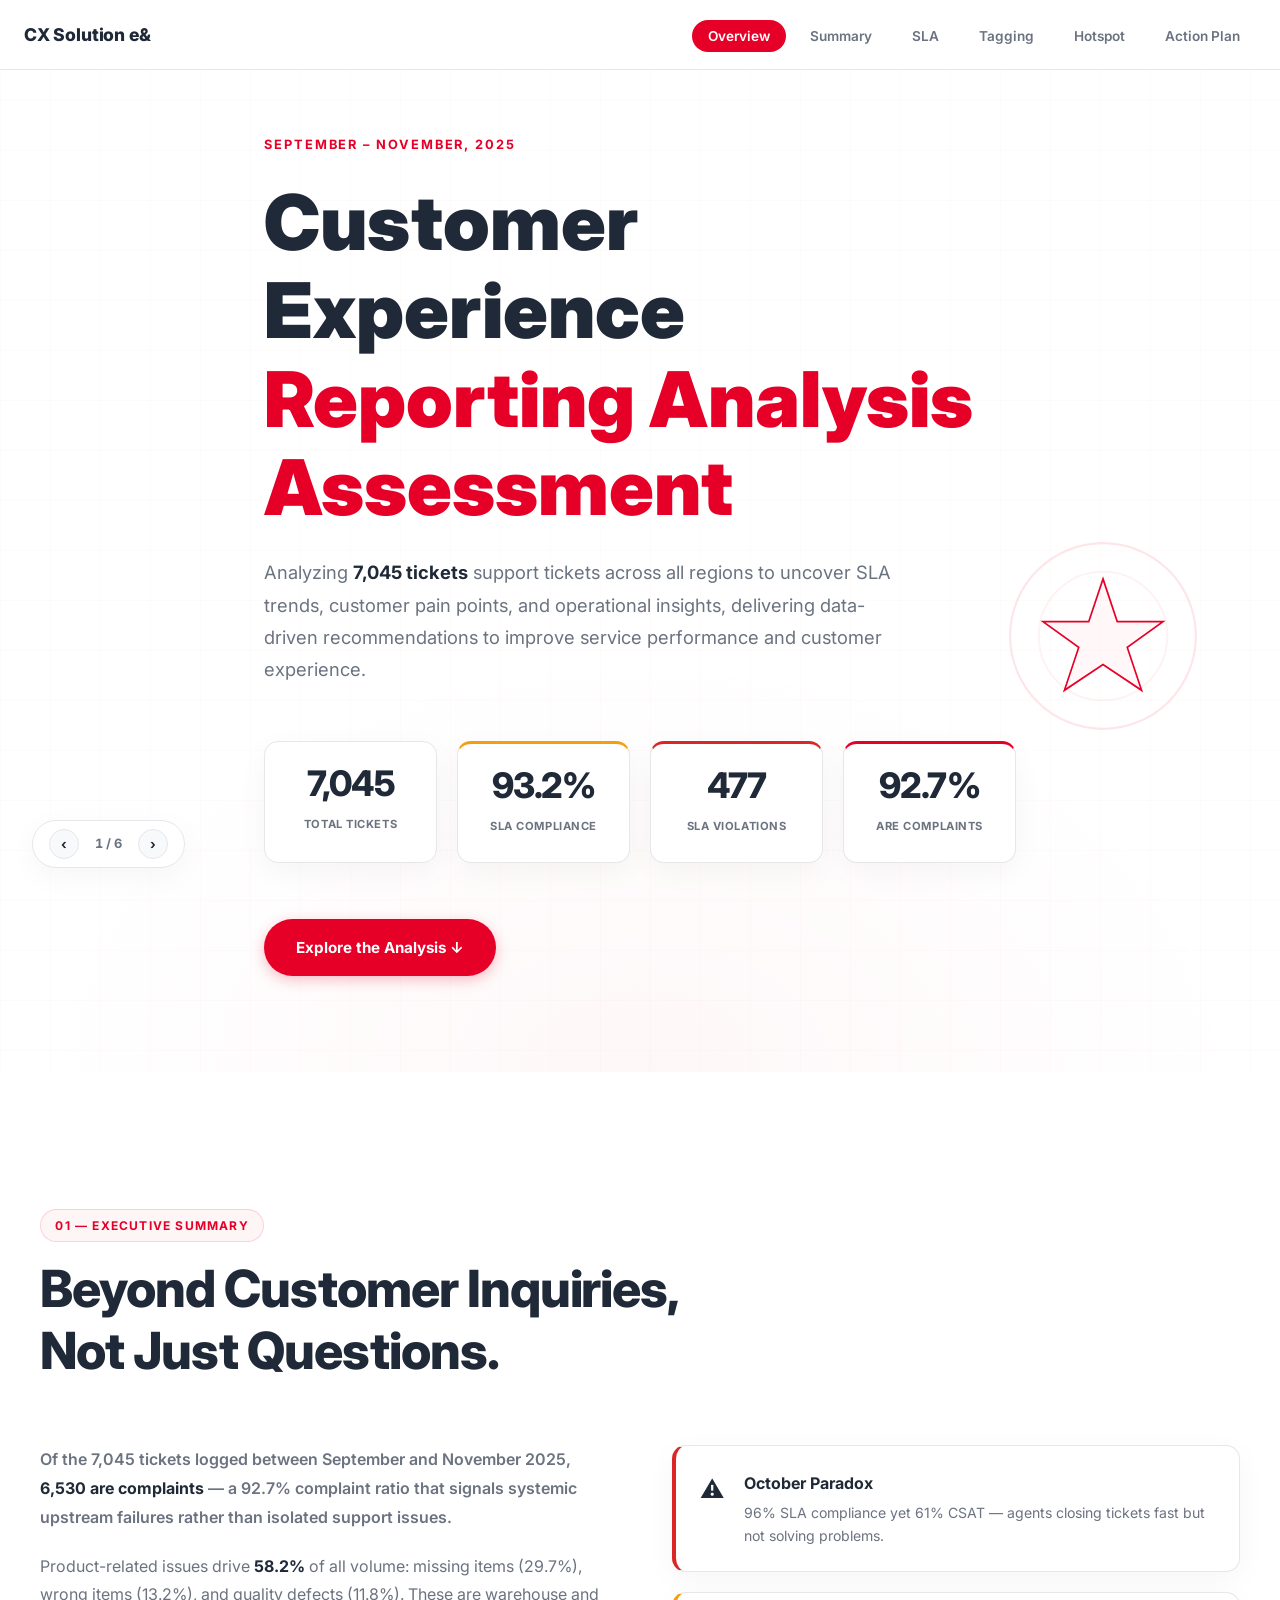
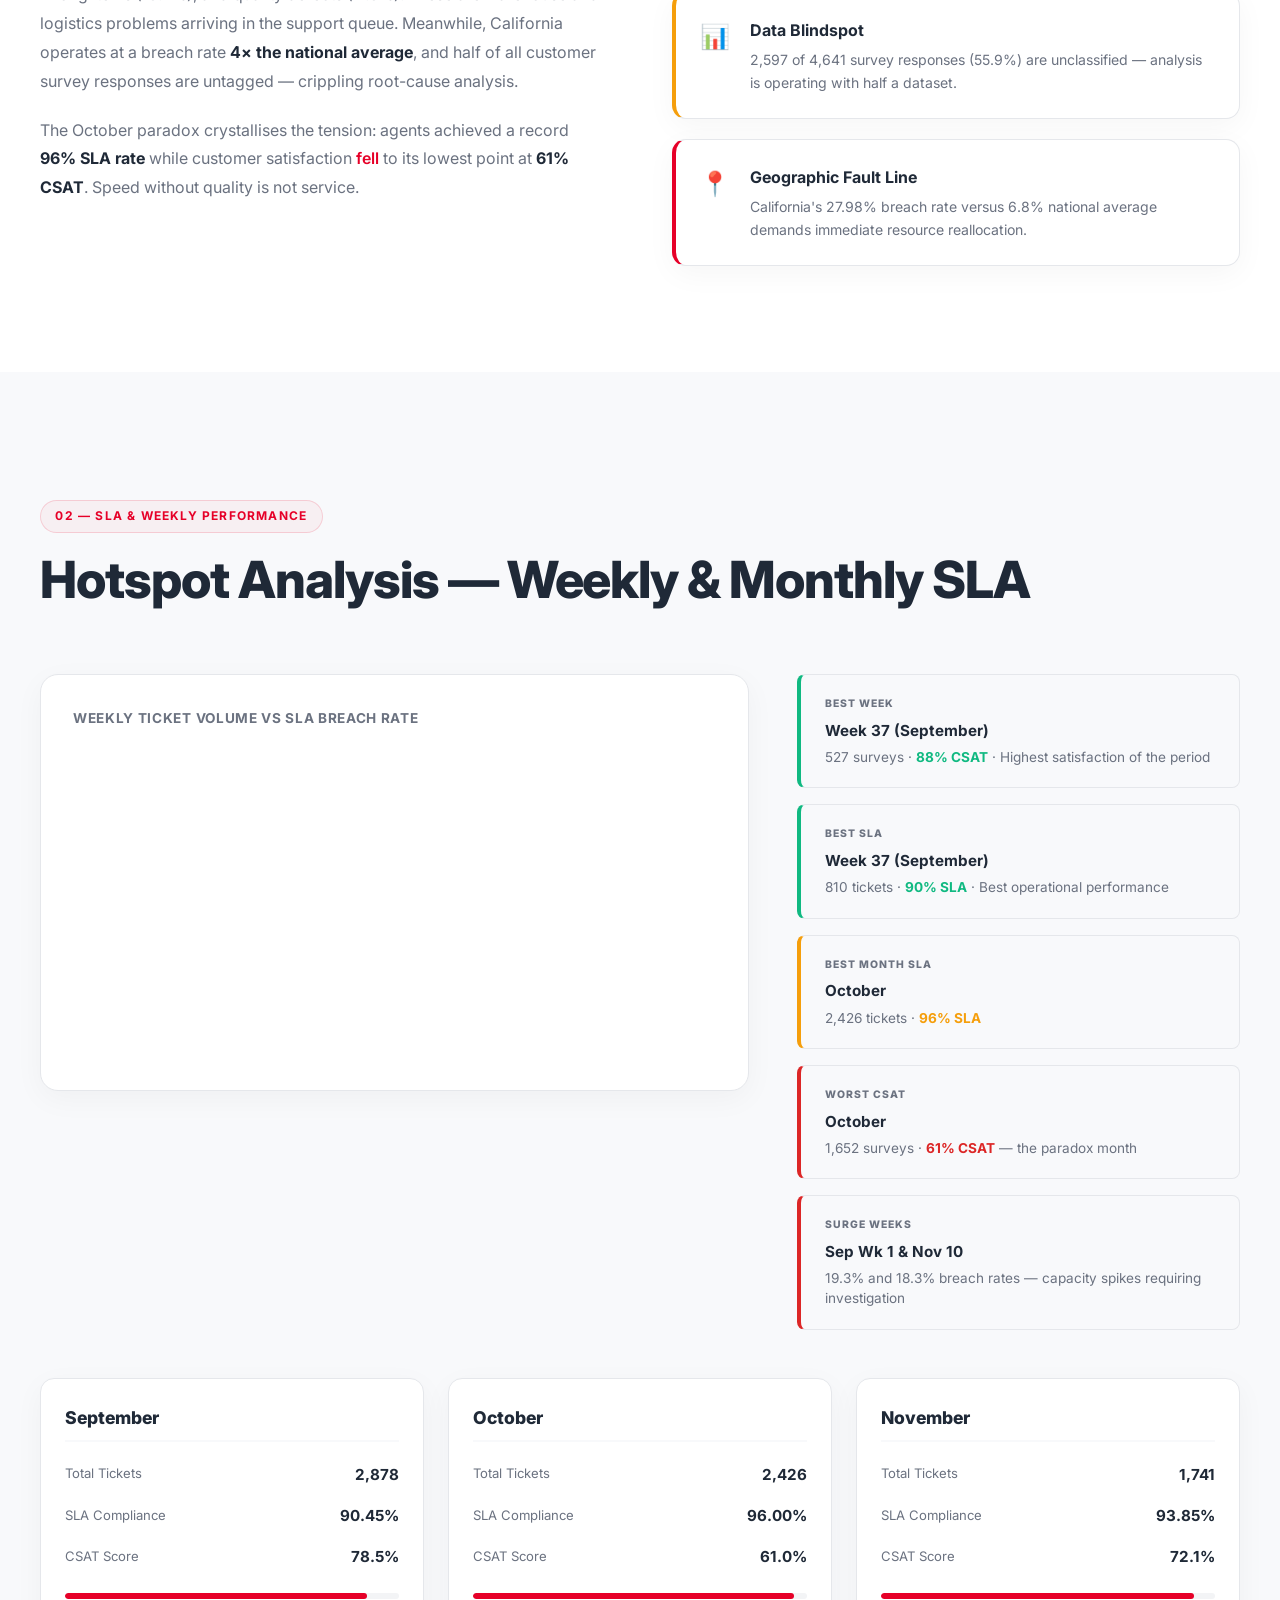
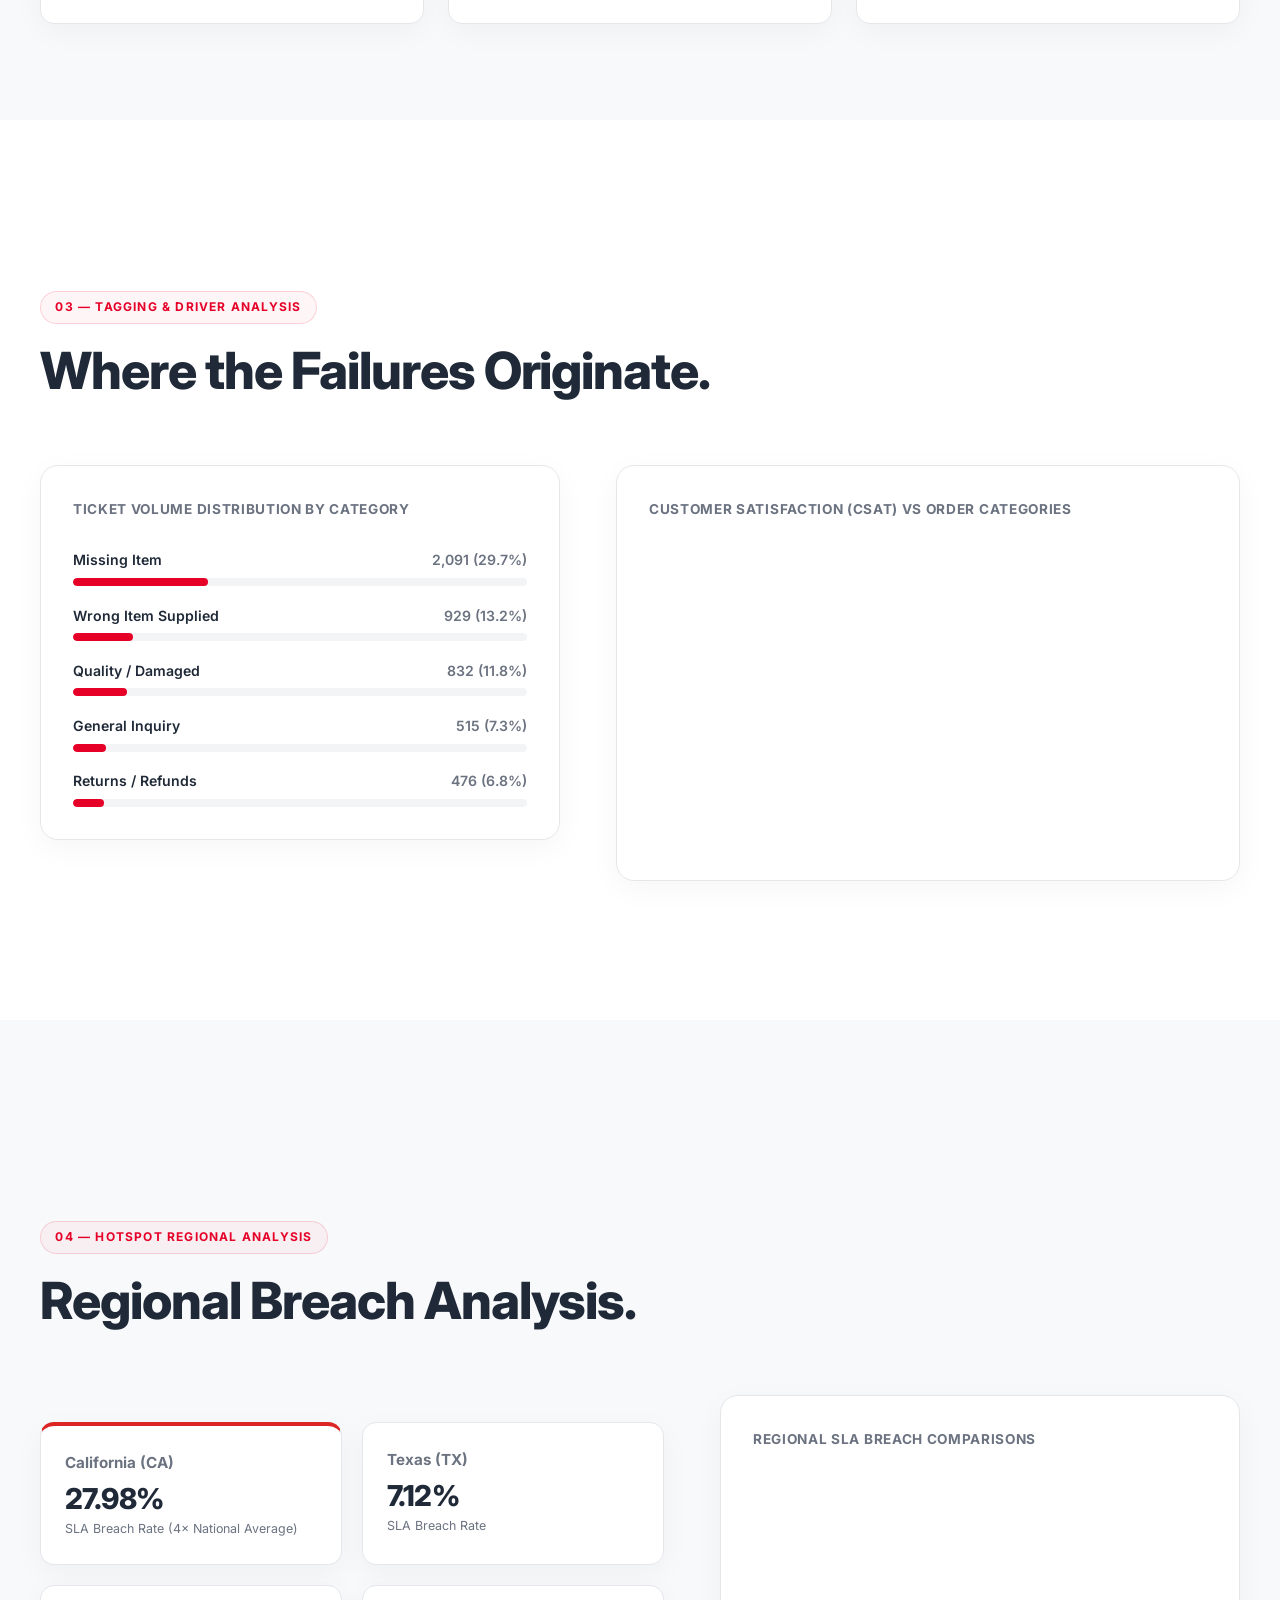
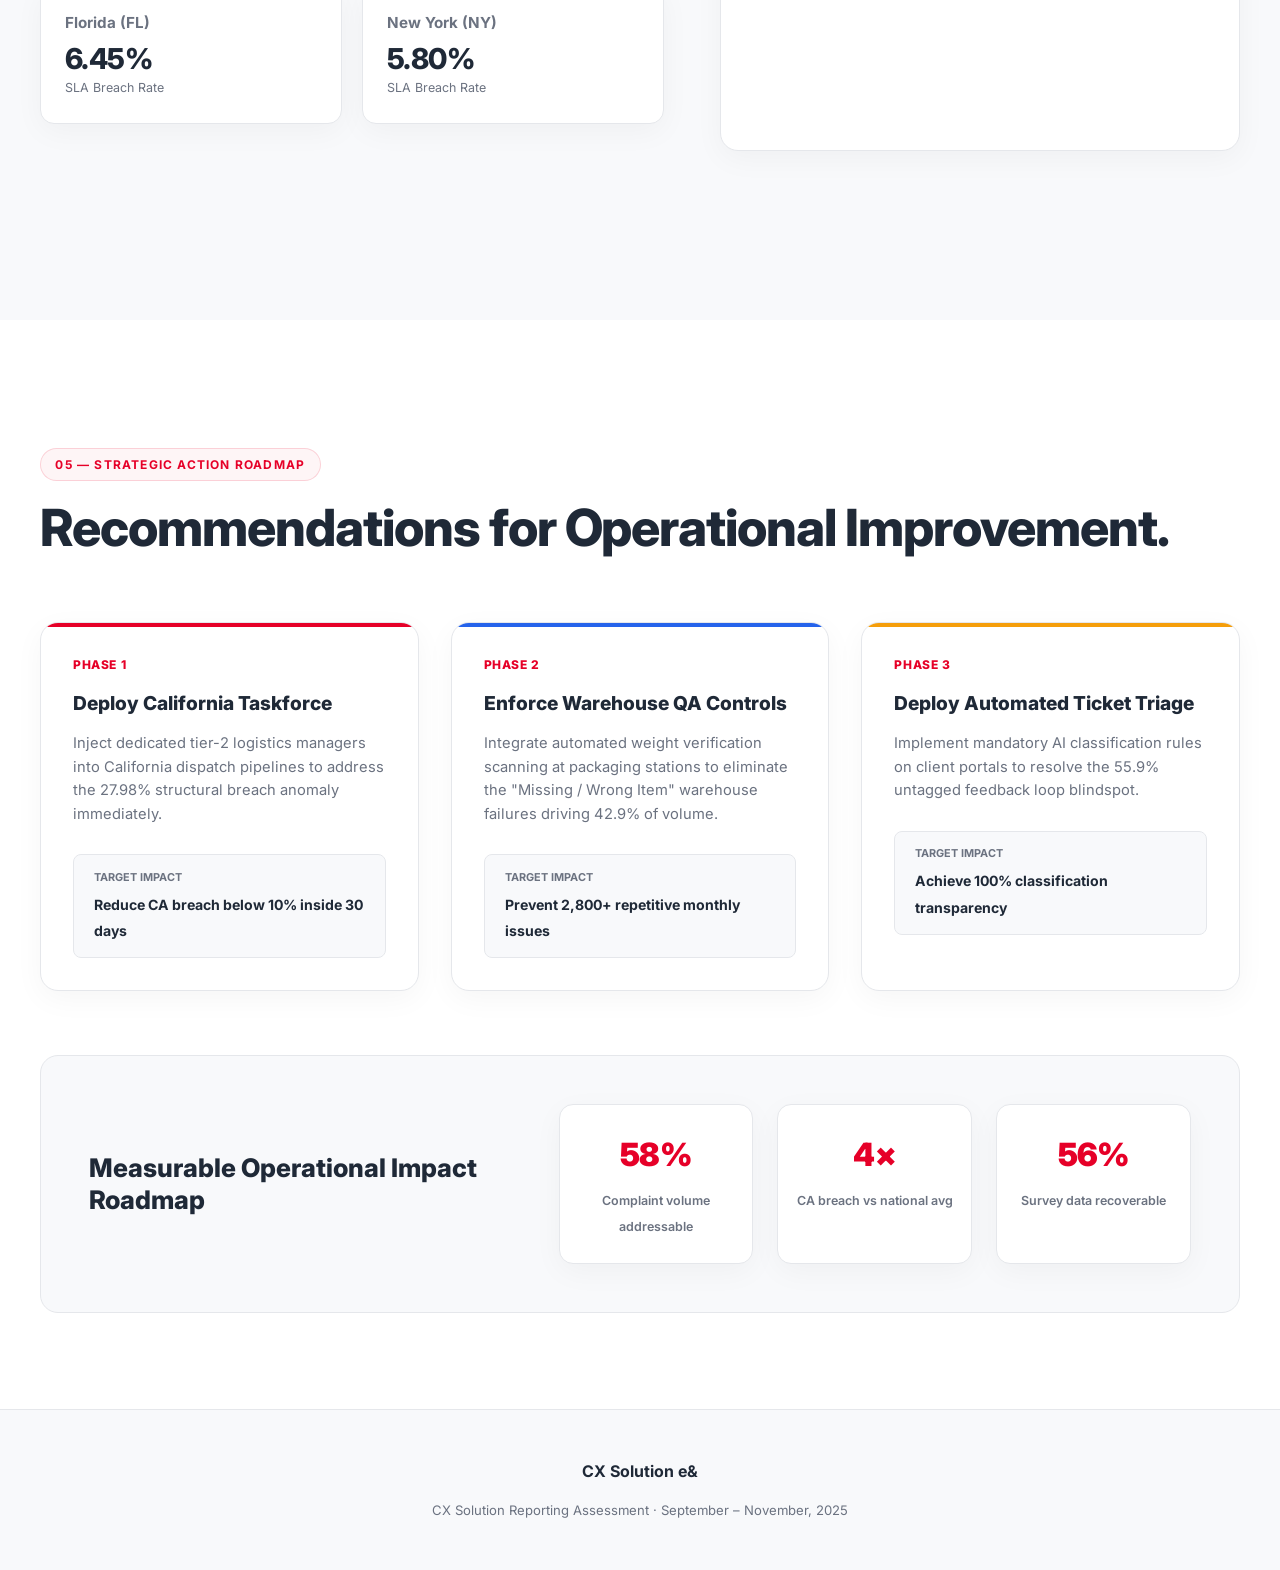
==== index.html @ fd35dd9e "Add files via upload" ====
<!DOCTYPE html>
<html lang="en">
<head>
  <meta charset="UTF-8" />
  <meta name="viewport" content="width=device-width, initial-scale=1.0" />
  <title>CX Solutions e& — Reporting Assessment </title>
  <link rel="preconnect" href="https://fonts.googleapis.com" />
  <link href="https://fonts.googleapis.com/css2?family=Inter:wght@300;400;500;600;700;800;900&display=swap" rel="stylesheet" />
  <link rel="stylesheet" href="style.css" />
  <script src="https://cdn.jsdelivr.net/npm/chart.js@4.4.0/dist/chart.umd.min.js"></script>
</head>
<body>

  <nav class="topnav" id="topnav" aria-label="Primary navigation">
    <div class="nav-inner">
      <div class="nav-brand">
        <img src="images/eand-logo.png" alt="e& Logo" onerror="this.style.display='none';">
        <span class="brand-text">CX Solution e&</span>
      </div>
      <ul class="nav-links" role="list">
        <li><a href="#hero"     class="nav-link" data-section="hero">Overview</a></li>
        <li><a href="#summary"  class="nav-link" data-section="summary">Summary</a></li>
        <li><a href="#sla"      class="nav-link" data-section="sla">SLA</a></li>
        <li><a href="#tagging"  class="nav-link" data-section="tagging">Tagging</a></li>
        <li><a href="#hotspot"  class="nav-link" data-section="hotspot">Hotspot</a></li>
        <li><a href="#actions"  class="nav-link" data-section="actions">Action Plan</a></li>
      </ul>
      <button class="hamburger" id="hamburger" aria-label="Toggle menu" aria-expanded="false">
        <span></span><span></span><span></span>
      </button>
    </div>
    <div class="progress-bar" id="progressBar" role="progressbar" aria-valuemin="0" aria-valuemax="100"></div>
  </nav>

  <div class="mobile-drawer" id="mobileDrawer" role="dialog" aria-modal="true" aria-label="Navigation menu">
    <ul>
      <li><a href="#hero"    class="drawer-link">Overview</a></li>
      <li><a href="#summary" class="drawer-link">Executive Summary</a></li>
      <li><a href="#sla"     class="drawer-link">SLA Performance</a></li>
      <li><a href="#tagging" class="drawer-link">Tagging & Categories</a></li>
      <li><a href="#hotspot" class="drawer-link">Hotspot Analysis</a></li>
      <li><a href="#actions" class="drawer-link">Action Plan</a></li>
    </ul>
  </div>
  <div class="drawer-overlay" id="drawerOverlay"></div>

  <section class="section hero-section" id="hero" aria-label="Report overview">
    <div class="hero-bg-grid"></div>
    <div class="hero-content reveal">
      <p class="hero-eyebrow">September – November, 2025</p>
      <h1 class="hero-title">Customer Experience<br/><em>Reporting Analysis Assessment</em></h1>
      <p class="hero-subtitle">
        Analyzing <strong>7,045 tickets</strong> support tickets across all regions to uncover SLA trends, customer pain points, and operational insights, delivering data-driven recommendations to improve service performance and customer experience.
      </p>
      <div class="hero-kpi-row">
        <div class="hero-kpi" tabindex="0">
          <span class="kpi-num" data-count="7045">0</span>
          <span class="kpi-label">Total Tickets</span>
        </div>
        <div class="hero-kpi kpi-warn" tabindex="0">
          <span class="kpi-num" data-count="93.2" data-suffix="%">0</span>
          <span class="kpi-label">SLA Compliance</span>
        </div>
        <div class="hero-kpi kpi-alert" tabindex="0">
          <span class="kpi-num" data-count="477">0</span>
          <span class="kpi-label">SLA Violations</span>
        </div>
        <div class="hero-kpi kpi-critical" tabindex="0">
          <span class="kpi-num" data-count="92.7" data-suffix="%">0</span>
          <span class="kpi-label">Are Complaints</span>
        </div>
      </div>
      <a href="#summary" class="hero-cta">Explore the Analysis ↓</a>
    </div>
    <div class="hero-badge reveal-right">
      <svg viewBox="0 0 140 140" fill="none" xmlns="http://www.w3.org/2000/svg" aria-hidden="true">
        <circle cx="70" cy="70" r="65" stroke="rgba(230,0,40,0.1)" stroke-width="1.5"/>
        <circle cx="70" cy="70" r="45" stroke="rgba(230,0,40,0.05)" stroke-width="1.5"/>
        <path d="M70 30 L80 60 L112 60 L87 78 L97 108 L70 90 L43 108 L53 78 L28 60 L60 60 Z" fill="rgba(230,0,40,0.03)" stroke="#E60028" stroke-width="1.2"/>
      </svg>
    </div>
  </section>

  <section class="section" id="summary" aria-labelledby="summary-h2">
    <div class="container reveal">
      <div class="section-header">
        <span class="section-tag">01 — Executive Summary</span>
        <h2 id="summary-h2" class="section-title">Beyond Customer Inquiries,<br/>Not Just Questions.</h2>
      </div>

      <div class="summary-grid">
        <div class="summary-narrative">
          <p class="lead-text">
            Of the 7,045 tickets logged between September and November 2025, <strong>6,530 are complaints</strong> — a 92.7% complaint ratio that signals systemic upstream failures rather than isolated support issues.
          </p>
          <p>
            Product-related issues drive <strong>58.2%</strong> of all volume: missing items (29.7%), wrong items (13.2%), and quality defects (11.8%). These are warehouse and logistics problems arriving in the support queue. Meanwhile, California operates at a breach rate <strong>4× the national average</strong>, and half of all customer survey responses are untagged — crippling root-cause analysis.
          </p>
          <p>
            The October paradox crystallises the tension: agents achieved a record <strong>96% SLA rate</strong> while customer satisfaction <em>fell</em> to its lowest point at <strong>61% CSAT</strong>. Speed without quality is not service.
          </p>
        </div>

        <div class="summary-callouts">
          <div class="callout callout-problem reveal-up">
            <div class="callout-icon" aria-hidden="true">⚠</div>
            <div>
              <strong>October Paradox</strong>
              <p>96% SLA compliance yet 61% CSAT — agents closing tickets fast but not solving problems.</p>
            </div>
          </div>
          <div class="callout callout-data reveal-up" style="--delay: 0.1s">
            <div class="callout-icon" aria-hidden="true">📊</div>
            <div>
              <strong>Data Blindspot</strong>
              <p>2,597 of 4,641 survey responses (55.9%) are unclassified — analysis is operating with half a dataset.</p>
            </div>
          </div>
          <div class="callout callout-geo reveal-up" style="--delay: 0.2s">
            <div class="callout-icon" aria-hidden="true">📍</div>
            <div>
              <strong>Geographic Fault Line</strong>
              <p>California's 27.98% breach rate versus 6.8% national average demands immediate resource reallocation.</p>
            </div>
          </div>
        </div>
      </div>
    </div>
  </section>

  <section class="section section-dark" id="sla" aria-labelledby="sla-h2">
    <div class="container reveal">
      <div class="section-header">
        <span class="section-tag section-tag-light">02 — SLA & Weekly Performance</span>
        <h2 id="sla-h2" class="section-title light">Hotspot Analysis — Weekly &amp; Monthly SLA</h2>
      </div>

      <div class="chart-insights-grid">
        <div class="chart-card chart-card-light">
          <h3 class="chart-title">Weekly Ticket Volume vs SLA Breach Rate</h3>
          <div class="chart-wrap">
            <canvas id="weeklyChart" aria-label="Weekly ticket volume and SLA breach rate chart"></canvas>
          </div>
        </div>

        <div class="insights-column">
          <div class="insight-card insight-best reveal-up">
            <div class="insight-badge">BEST WEEK</div>
            <strong>Week 37 (September)</strong>
            <p>527 surveys · <span class="stat-accent">88% CSAT</span> · Highest satisfaction of the period</p>
          </div>
          <div class="insight-card insight-best reveal-up" style="--delay:0.1s">
            <div class="insight-badge">BEST SLA</div>
            <strong>Week 37 (September)</strong>
            <p>810 tickets · <span class="stat-accent">90% SLA</span> · Best operational performance</p>
          </div>
          <div class="insight-card insight-warn reveal-up" style="--delay:0.2s">
            <div class="insight-badge">BEST MONTH SLA</div>
            <strong>October</strong>
            <p>2,426 tickets · <span class="stat-warn">96% SLA</span></p>
          </div>
          <div class="insight-card insight-alert reveal-up" style="--delay:0.3s">
            <div class="insight-badge">WORST CSAT</div>
            <strong>October</strong>
            <p>1,652 surveys · <span class="stat-alert">61% CSAT</span> — the paradox month</p>
          </div>
          <div class="insight-card insight-alert reveal-up" style="--delay:0.4s">
            <div class="insight-badge">SURGE WEEKS</div>
            <strong>Sep Wk 1 &amp; Nov 10</strong>
            <p>19.3% and 18.3% breach rates — capacity spikes requiring investigation</p>
          </div>
        </div>
      </div>

      <div class="monthly-grid">
        <div class="month-card reveal-up">
          <div class="month-name">September</div>
          <div class="month-stats">
            <div><span class="m-lbl">Total Tickets</span><span class="m-val">2,878</span></div>
            <div><span class="m-lbl">SLA Compliance</span><span class="m-val">90.45%</span></div>
            <div><span class="m-lbl">CSAT Score</span><span class="m-val">78.5%</span></div>
          </div>
          <div class="month-progress"><div class="month-bar" style="--w: 90.45%"></div></div>
        </div>
        <div class="month-card reveal-up" style="--delay:0.1s">
          <div class="month-name">October</div>
          <div class="month-stats">
            <div><span class="m-lbl">Total Tickets</span><span class="m-val">2,426</span></div>
            <div><span class="m-lbl">SLA Compliance</span><span class="m-val">96.00%</span></div>
            <div><span class="m-lbl">CSAT Score</span><span class="m-val">61.0%</span></div>
          </div>
          <div class="month-progress"><div class="month-bar" style="--w: 96.00%"></div></div>
        </div>
        <div class="month-card reveal-up" style="--delay:0.2s">
          <div class="month-name">November</div>
          <div class="month-stats">
            <div><span class="m-lbl">Total Tickets</span><span class="m-val">1,741</span></div>
            <div><span class="m-lbl">SLA Compliance</span><span class="m-val">93.85%</span></div>
            <div><span class="m-lbl">CSAT Score</span><span class="m-val">72.1%</span></div>
          </div>
          <div class="month-progress"><div class="month-bar" style="--w: 93.85%"></div></div>
        </div>
      </div>
    </div>
  </section>

  <section class="section" id="tagging" aria-labelledby="tagging-h2">
    <div class="container reveal">
      <div class="section-header">
        <span class="section-tag">03 — Tagging & Driver Analysis</span>
        <h2 id="tagging-h2" class="section-title">Where the Failures Originate.</h2>
      </div>

      <div class="tagging-grid">
        <div class="chart-card chart-card-light">
          <h3 class="chart-title">Ticket Volume Distribution by Category</h3>
          <div class="cat-list">
            <div class="cat-item">
              <div class="cat-meta"><span class="cat-name">Missing Item</span><span class="cat-count">2,091 (29.7%)</span></div>
              <div class="cat-track"><div class="cat-bar" style="--w: 29.7%"></div></div>
            </div>
            <div class="cat-item">
              <div class="cat-meta"><span class="cat-name">Wrong Item Supplied</span><span class="cat-count">929 (13.2%)</span></div>
              <div class="cat-track"><div class="cat-bar" style="--w: 13.2%"></div></div>
            </div>
            <div class="cat-item">
              <div class="cat-meta"><span class="cat-name">Quality / Damaged</span><span class="cat-count">832 (11.8%)</span></div>
              <div class="cat-track"><div class="cat-bar" style="--w: 11.8%"></div></div>
            </div>
            <div class="cat-item">
              <div class="cat-meta"><span class="cat-name">General Inquiry</span><span class="cat-count">515 (7.3%)</span></div>
              <div class="cat-track"><div class="cat-bar" style="--w: 7.3%"></div></div>
            </div>
            <div class="cat-item">
              <div class="cat-meta"><span class="cat-name">Returns / Refunds</span><span class="cat-count">476 (6.8%)</span></div>
              <div class="cat-track"><div class="cat-bar" style="--w: 6.8%"></div></div>
            </div>
          </div>
        </div>

        <div class="chart-card chart-card-light">
          <h3 class="chart-title">Customer Satisfaction (CSAT) vs Order Categories</h3>
          <div class="chart-wrap">
            <canvas id="categoryChart" aria-label="Category performance map chart"></canvas>
          </div>
        </div>
      </div>
    </div>
  </section>

  <section class="section section-dark" id="hotspot" aria-labelledby="hotspot-h2">
    <div class="container reveal">
      <div class="section-header">
        <span class="section-tag section-tag-light">04 — Hotspot Regional Analysis</span>
        <h2 id="hotspot-h2" class="section-title light">Regional Breach Analysis.</h2>
      </div>

      <div class="hotspot-grid">
        <div class="region-cards">
          <div class="region-card reg-critical reveal-up">
            <div class="reg-name">California (CA)</div>
            <div class="reg-num">27.98%</div>
            <div class="reg-lbl">SLA Breach Rate (4× National Average)</div>
          </div>
          <div class="region-card reveal-up" style="--delay: 0.1s">
            <div class="reg-name">Texas (TX)</div>
            <div class="reg-num">7.12%</div>
            <div class="reg-lbl">SLA Breach Rate</div>
          </div>
          <div class="region-card reveal-up" style="--delay: 0.2s">
            <div class="reg-name">Florida (FL)</div>
            <div class="reg-num">6.45%</div>
            <div class="reg-lbl">SLA Breach Rate</div>
          </div>
          <div class="region-card reveal-up" style="--delay: 0.3s">
            <div class="reg-name">New York (NY)</div>
            <div class="reg-num">5.80%</div>
            <div class="reg-lbl">SLA Breach Rate</div>
          </div>
        </div>

        <div class="chart-card chart-card-light">
          <h3 class="chart-title">Regional SLA Breach Comparisons</h3>
          <div class="chart-wrap-sm">
            <canvas id="regionChart" aria-label="Regional SLA performance comparison chart"></canvas>
          </div>
        </div>
      </div>
    </div>
  </section>

  <section class="section" id="actions" aria-labelledby="actions-h2">
    <div class="container reveal">
      <div class="section-header">
        <span class="section-tag">05 — Strategic Action Roadmap</span>
        <h2 id="actions-h2" class="section-title">Recommendations for Operational Improvement.</h2>
      </div>

      <div class="actions-grid">
        <div class="action-card act-red reveal-up">
          <span class="act-step">Phase 1</span>
          <h3 class="act-title">Deploy California Taskforce</h3>
          <p class="act-desc">Inject dedicated tier-2 logistics managers into California dispatch pipelines to address the 27.98% structural breach anomaly immediately.</p>
          <div class="act-impact">
            <span class="act-imp-lbl">Target Impact</span>
            <span class="act-imp-val">Reduce CA breach below 10% inside 30 days</span>
          </div>
        </div>

        <div class="action-card act-blue reveal-up" style="--delay: 0.1s">
          <span class="act-step">Phase 2</span>
          <h3 class="act-title">Enforce Warehouse QA Controls</h3>
          <p class="act-desc">Integrate automated weight verification scanning at packaging stations to eliminate the "Missing / Wrong Item" warehouse failures driving 42.9% of volume.</p>
          <div class="act-impact">
            <span class="act-imp-lbl">Target Impact</span>
            <span class="act-imp-val">Prevent 2,800+ repetitive monthly issues</span>
          </div>
        </div>

        <div class="action-card act-amber reveal-up" style="--delay: 0.2s">
          <span class="act-step">Phase 3</span>
          <h3 class="act-title">Deploy Automated Ticket Triage</h3>
          <p class="act-desc">Implement mandatory AI classification rules on client portals to resolve the 55.9% untagged feedback loop blindspot.</p>
          <div class="act-impact">
            <span class="act-imp-lbl">Target Impact</span>
            <span class="act-imp-val">Achieve 100% classification transparency</span>
          </div>
        </div>
      </div>

      <div class="conclusion-box reveal">
        <div class="conclusion-inner">
          <div class="conclusion-left">
            <h3>Measurable Operational Impact Roadmap</h3>
          </div>
          <div class="conclusion-right">
            <div class="cm-item">
              <span class="cm-num">58%</span>
              <span class="cm-lbl">Complaint volume addressable</span>
            </div>
            <div class="cm-item">
              <span class="cm-num">4×</span>
              <span class="cm-lbl">CA breach vs national avg</span>
            </div>
            <div class="cm-item">
              <span class="cm-num">56%</span>
              <span class="cm-lbl">Survey data recoverable</span>
            </div>
          </div>
        </div>
      </div>
    </div>
  </section>

  <footer class="site-footer" role="contentinfo">
    <div class="footer-inner">
      <div class="footer-brand">
        <span>CX Solution e&</span>
      </div>
      <p class="footer-meta">CX Solution Reporting Assessment · September – November, 2025 </p>
    </div>
  </footer>

  <button class="back-to-top" id="backToTop" aria-label="Back to top" title="Back to top">↑</button>

  <div class="slide-nav" role="navigation" aria-label="Section navigation">
    <button class="slide-btn" id="prevBtn" aria-label="Previous section">‹</button>
    <span class="slide-indicator" id="slideIndicator" aria-live="polymorphic">1 / 6</span>
    <button class="slide-btn" id="nextBtn" aria-label="Next section">›</button>
  </div>

  <script src="script.js"></script>
</body>
</html>
---- style.css ----
/* ============================================================
   e& CX Solutions — Premium Light Presentation Stylesheet
   Corporate Brand Identity Shift: White Theme & e& Red Accent
   ============================================================ */

/* ── THEME COLORS SYSTEM (CSS VARIABLES) ── */
:root {
  /* Corporate Brand Identity Palette */
  --primary-red:      #E60028;  /* Primary brand red */
  --primary-red-dark: #B00020;  /* Deep crimson shadow */
  --primary-red-hover:#C40024;  /* Vibrant hover red */
  
  /* Core Clean Background Overhaul */
  --c-bg:             #FFFFFF;  /* Modern crisp pure white background */
  --c-bg-alt:         #F8F9FB;  /* Soft enterprise light gray background */
  --c-surface:        #FFFFFF;  /* Pure white dashboard cards */
  --c-surface-2:      #F3F4F6;  /* High-contrast list/secondary items */
  --c-border:         #E5E7EB;  /* Soft, thin structural separation borders */
  
  /* Premium Balanced Typography */
  --c-text:           #1F2937;  /* Deep Slate/Charcoal for high contrast readability */
  --c-text-muted:     #6B7280;  /* Subtle ash gray for helper text/labels */
  --c-text-dark:      #FFFFFF;  /* Swapped light text indicator for dark buttons */

  /* Data-centric Accents */
  --c-accent:         #E60028;  /* Dominant accent mapped to e& Red */
  --c-accent-2:       #2563EB;  /* Professional info sky blue */
  --c-warn:           #F59E0B;  /* Balanced warning amber */
  --c-alert:          #DC2626;  /* Actionable error/violation red */

  /* Normalized Structural Typography */
  --font-display:     'Inter', system-ui, -apple-system, sans-serif;
  --font-body:        'Inter', system-ui, -apple-system, sans-serif;

  /* Polished Card Elements */
  --radius-sm:        8px;
  --radius-md:        14px;
  --radius-lg:        18px;

  /* Elegant Dashboard Shadows */
  --shadow-card:      0 8px 30px rgba(0,0,0,0.04);
  --shadow-lg:        0 12px 40px rgba(0,0,0,0.06);

  --nav-h:            70px;
  --transition:       0.25s cubic-bezier(0.4, 0, 0.2, 1);
}

/* ── RESET & STRUCTURE ── */
*, *::before, *::after { box-sizing: border-box; margin: 0; padding: 0; }
html { scroll-behavior: smooth; font-size: 16px; }
body {
  font-family: var(--font-body);
  background: var(--c-bg);
  color: var(--c-text);
  line-height: 1.65;
  overflow-x: hidden;
}
a { color: inherit; text-decoration: none; }
ul[role="list"] { list-style: none; }
button { cursor: pointer; border: none; background: none; font-family: inherit; }
canvas { max-width: 100%; }

/* ── REDESIGNED TOP NAV ── */
.topnav {
  position: fixed;
  top: 0; left: 0; right: 0;
  z-index: 1000;
  background: rgba(255, 255, 255, 0.95);
  backdrop-filter: blur(12px);
  -webkit-backdrop-filter: blur(12px);
  border-bottom: 1px solid var(--c-border);
  height: var(--nav-h);
}
.nav-inner {
  display: flex;
  align-items: center;
  justify-content: space-between;
  height: var(--nav-h);
  max-width: 1280px;
  margin: 0 auto;
  padding: 0 1.5rem;
  gap: 1.5rem;
}
.nav-brand {
  display: flex;
  align-items: center;
  gap: 0.75rem;
}
.nav-brand img {
  height: 32px;
  width: auto;
  object-fit: contain;
}
.brand-text {
  font-weight: 800;
  font-size: 1.1rem;
  color: var(--c-text);
  letter-spacing: -0.01em;
}
.nav-links {
  display: flex;
  gap: 0.5rem;
  list-style: none;
}
.nav-link {
  padding: 0.5rem 1rem;
  border-radius: 999px;
  font-size: 0.85rem;
  font-weight: 600;
  color: var(--c-text-muted);
  transition: var(--transition);
}
.nav-link:hover {
  color: var(--primary-red);
  background: rgba(230, 0, 40, 0.05);
}
.nav-link.active {
  background: var(--primary-red);
  color: #FFFFFF;
}
.hamburger {
  display: none;
  flex-direction: column;
  gap: 5px;
  padding: 8px;
}
.hamburger span {
  display: block;
  width: 22px; height: 2px;
  background: var(--c-text);
  border-radius: 2px;
  transition: var(--transition);
}
.progress-bar {
  position: absolute;
  bottom: 0; left: 0;
  height: 3px;
  background: var(--primary-red);
  width: 0%;
  transition: width 0.1s linear;
}

/* Mobile drawer */
.mobile-drawer {
  position: fixed;
  top: var(--nav-h); right: -280px;
  width: 280px; height: calc(100vh - var(--nav-h));
  background: var(--c-bg);
  z-index: 999;
  padding: 1.5rem;
  transition: right 0.3s ease;
  border-left: 1px solid var(--c-border);
}
.mobile-drawer.open { right: 0; }
.mobile-drawer ul { list-style: none; }
.drawer-link {
  display: block;
  padding: 1rem 0;
  border-bottom: 1px solid var(--c-border);
  font-size: 0.95rem;
  font-weight: 600;
  color: var(--c-text-muted);
  transition: color 0.2s;
}
.drawer-link:hover { color: var(--primary-red); }
.drawer-overlay {
  position: fixed;
  inset: 0;
  background: rgba(0,0,0,0.15);
  z-index: 998;
  display: none;
}
.drawer-overlay.active { display: block; }

/* ── SECTIONS ── */
.section {
  padding: 8rem 1.5rem 6rem;
  min-height: 100vh;
  display: flex;
  flex-direction: column;
  justify-content: center;
}
.section-dark {
  background: var(--c-bg-alt);
}
.container {
  max-width: 1200px;
  margin: 0 auto;
  width: 100%;
}

/* Section tags & headers */
.section-header { margin-bottom: 4rem; }
.section-tag {
  display: inline-block;
  font-size: 0.75rem;
  font-weight: 700;
  letter-spacing: 0.1em;
  text-transform: uppercase;
  color: var(--primary-red);
  margin-bottom: 1rem;
  padding: 0.35rem 0.9rem;
  border: 1px solid rgba(230,0,40,0.15);
  border-radius: 999px;
  background: rgba(230,0,40,0.04);
}
.section-tag-light { color: var(--primary-red); }
.section-title {
  font-family: var(--font-display);
  font-size: clamp(2.2rem, 4vw, 3.2rem);
  font-weight: 800;
  line-height: 1.2;
  letter-spacing: -0.02em;
  color: var(--c-text);
}
.section-title.light { color: var(--c-text); }

/* ── HERO REDESIGN ── */
.hero-section {
  position: relative;
  padding-top: calc(var(--nav-h) + 4rem);
  min-height: 100vh;
  background: var(--c-bg);
  overflow: hidden;
  display: flex;
  align-items: center;
}
.hero-bg-grid {
  position: absolute;
  inset: 0;
  background-image:
    linear-gradient(rgba(230,0,40,0.015) 1px, transparent 1px),
    linear-gradient(90deg, rgba(230,0,40,0.015) 1px, transparent 1px);
  background-size: 50px 50px;
  pointer-events: none;
}
.hero-bg-grid::after {
  content: '';
  position: absolute;
  inset: 0;
  background: radial-gradient(ellipse 60% 50% at 50% 100%, rgba(230,0,40,0.03) 0%, transparent 80%);
}
.hero-content {
  max-width: 800px;
  padding: 0 1.5rem;
  margin: 0 auto;
  position: relative;
  z-index: 1;
}
.hero-eyebrow {
  font-size: 0.8rem;
  font-weight: 700;
  letter-spacing: 0.15em;
  text-transform: uppercase;
  color: var(--primary-red);
  margin-bottom: 1.5rem;
}
.hero-title {
  font-family: var(--font-display);
  font-size: clamp(2.8rem, 6vw, 4.8rem);
  font-weight: 900;
  line-height: 1.15;
  margin-bottom: 1.5rem;
  color: var(--c-text);
}
.hero-title em {
  font-style: normal;
  color: var(--primary-red);
}
.hero-subtitle {
  font-size: 1.15rem;
  color: var(--c-text-muted);
  max-width: 640px;
  margin-bottom: 3.5rem;
  line-height: 1.75;
}
.hero-subtitle strong { color: var(--c-text); }
.hero-kpi-row {
  display: grid;
  grid-template-columns: repeat(4, 1fr);
  gap: 1.25rem;
  margin-bottom: 3.5rem;
}
.hero-kpi {
  background: var(--c-surface);
  border: 1px solid var(--c-border);
  border-radius: var(--radius-md);
  padding: 1.5rem 1rem;
  text-align: center;
  box-shadow: var(--shadow-card);
  transition: var(--transition);
}
.hero-kpi:hover { transform: translateY(-4px); border-color: var(--primary-red); box-shadow: var(--shadow-lg); }
.hero-kpi.kpi-warn  { border-top: 3px solid var(--c-warn); }
.hero-kpi.kpi-alert { border-top: 3px solid var(--c-alert); }
.hero-kpi.kpi-critical { border-top: 3px solid var(--primary-red); }
.kpi-num {
  display: block;
  font-family: var(--font-display);
  font-size: 2.2rem;
  font-weight: 800;
  color: var(--c-text);
  line-height: 1;
  margin-bottom: 0.5rem;
  letter-spacing: -0.03em;
}
.kpi-label {
  font-size: 0.7rem;
  font-weight: 700;
  letter-spacing: 0.05em;
  text-transform: uppercase;
  color: var(--c-text-muted);
}

/* Redesigned Button Mechanics */
.hero-cta {
  display: inline-flex;
  align-items: center;
  gap: 0.5rem;
  background: var(--primary-red);
  color: #FFFFFF;
  font-weight: 700;
  font-size: 0.95rem;
  padding: 1rem 2rem;
  border-radius: 999px;
  box-shadow: 0 4px 14px rgba(230,0,40,0.25);
  transition: var(--transition);
}
.hero-cta:hover {
  background: var(--primary-red-hover);
  transform: translateY(-2px);
  box-shadow: 0 6px 20px rgba(230,0,40,0.35);
}
.hero-badge {
  position: absolute;
  right: 6vw; top: 50%;
  transform: translateY(-50%);
  width: min(200px, 20vw);
  opacity: 0.15;
  pointer-events: none;
}
.hero-badge svg { width: 100%; height: auto; }

/* ── EXECUTIVE NARRATIVE & CARDS ── */
.summary-grid {
  display: grid;
  grid-template-columns: 1fr 1fr;
  gap: 4rem;
  align-items: start;
}
.lead-text {
  font-size: 1.25rem;
  font-weight: 600;
  line-height: 1.75;
  color: var(--c-text);
  margin-bottom: 1.5rem;
}
.summary-narrative p {
  color: var(--c-text-muted);
  margin-bottom: 1.25rem;
  font-size: 1rem;
  line-height: 1.8;
}
.summary-narrative strong { color: var(--c-text); }
.summary-narrative em { color: var(--primary-red); font-style: normal; font-weight: 600; }
.summary-callouts { display: flex; flex-direction: column; gap: 1.25rem; }
.callout {
  display: flex;
  gap: 1.25rem;
  align-items: flex-start;
  padding: 1.5rem;
  border-radius: var(--radius-md);
  background: var(--c-surface);
  border: 1px solid var(--c-border);
  box-shadow: var(--shadow-card);
  transition: var(--transition);
}
.callout:hover { transform: translateX(6px); box-shadow: var(--shadow-lg); }
.callout-problem { border-left: 4px solid var(--c-alert); }
.callout-data    { border-left: 4px solid var(--c-warn); }
.callout-geo     { border-left: 4px solid var(--primary-red); }
.callout-icon { font-size: 1.5rem; flex-shrink: 0; }
.callout strong { display: block; font-size: 1rem; margin-bottom: 0.35rem; color: var(--c-text); }
.callout p { font-size: 0.88rem; color: var(--c-text-muted); margin: 0; line-height: 1.6; }

/* ── CHARTS & VISUALIZATIONS ── */
.chart-insights-grid {
  display: grid;
  grid-template-columns: 1.6fr 1fr;
  gap: 3rem;
  margin-bottom: 3rem;
  align-items: start;
}
.chart-card {
  background: var(--c-surface);
  border: 1px solid var(--c-border);
  border-radius: var(--radius-lg);
  padding: 2rem;
  box-shadow: var(--shadow-card);
}
.chart-card-light {
  background: var(--c-surface);
  border-color: var(--c-border);
}
.chart-title {
  font-size: 0.85rem;
  font-weight: 700;
  letter-spacing: 0.05em;
  text-transform: uppercase;
  color: var(--c-text-muted);
  margin-bottom: 1.75rem;
}
.chart-wrap { position: relative; height: 300px; }
.chart-wrap-sm { height: 240px; }
.insights-column { display: flex; flex-direction: column; gap: 1rem; }
.insight-card {
  padding: 1.25rem 1.5rem;
  border-radius: var(--radius-sm);
  background: var(--c-bg-alt);
  border: 1px solid var(--c-border);
  border-left: 4px solid transparent;
}
.insight-best { border-left-color: #10B981; }
.insight-warn { border-left-color: var(--c-warn); }
.insight-alert { border-left-color: var(--c-alert); }
.insight-badge {
  font-size: 0.65rem;
  font-weight: 800;
  letter-spacing: 0.1em;
  text-transform: uppercase;
  color: var(--c-text-muted);
  margin-bottom: 0.35rem;
}
.insight-card strong { display: block; font-size: 0.95rem; color: var(--c-text); margin-bottom: 0.25rem; }
.insight-card p { font-size: 0.85rem; color: var(--c-text-muted); margin: 0; line-height: 1.5; }
.stat-accent { color: #10B981; font-weight: 700; }
.stat-warn { color: var(--c-warn); font-weight: 700; }
.stat-alert { color: var(--c-alert); font-weight: 700; }

/* Monthly Summary Redesign */
.monthly-grid { display: grid; grid-template-columns: repeat(3, 1fr); gap: 1.5rem; margin-top: 3rem; }
.month-card {
  background: var(--c-surface);
  border: 1px solid var(--c-border);
  border-radius: var(--radius-md);
  padding: 1.5rem;
  box-shadow: var(--shadow-card);
}
.month-name { font-size: 1.1rem; font-weight: 800; margin-bottom: 1.25rem; color: var(--c-text); border-bottom: 2px solid var(--c-bg-alt); padding-bottom: 0.5rem; }
.month-stats { display: flex; flex-direction: column; gap: 1rem; margin-bottom: 1.5rem; }
.month-stats > div { display: flex; justify-content: space-between; align-items: center; }
.m-lbl { font-size: 0.82rem; color: var(--c-text-muted); }
.m-val { font-size: 0.95rem; font-weight: 700; color: var(--c-text); }
.month-progress { height: 6px; background: var(--c-surface-2); border-radius: 999px; overflow: hidden; position: relative; }
.month-bar { height: 100%; background: var(--primary-red); border-radius: 999px; transition: width 1s ease; }

/* ── TAGGING & HISTOGRAM SECTIONS ── */
.tagging-grid { display: grid; grid-template-columns: 1fr 1.2fr; gap: 3.5rem; align-items: start; }
.cat-list { display: flex; flex-direction: column; gap: 1.1rem; }
.cat-item { display: flex; flex-direction: column; gap: 0.4rem; }
.cat-meta { display: flex; justify-content: space-between; font-size: 0.88rem; font-weight: 600; }
.cat-name { color: var(--c-text); }
.cat-count { color: var(--c-text-muted); }
.cat-track { height: 8px; background: var(--c-surface-2); border-radius: 999px; overflow: hidden; }
.cat-bar { height: 100%; background: var(--primary-red); border-radius: 999px; transition: width 1s ease; }

/* ── HOTSPOT REGIONS ── */
.hotspot-grid { display: grid; grid-template-columns: 1.2fr 1fr; gap: 3.5rem; align-items: center; }
.region-cards { display: grid; grid-template-columns: repeat(2, 1fr); gap: 1.25rem; }
.region-card {
  background: var(--c-surface);
  border: 1px solid var(--c-border);
  padding: 1.5rem;
  border-radius: var(--radius-md);
  box-shadow: var(--shadow-card);
  transition: var(--transition);
}
.region-card:hover { transform: translateY(-3px); box-shadow: var(--shadow-lg); border-color: var(--primary-red); }
.region-card.reg-critical { border-top: 4px solid var(--c-alert); }
.reg-name { font-size: 0.95rem; font-weight: 700; color: var(--c-text-muted); margin-bottom: 0.5rem; }
.reg-num { font-size: 1.8rem; font-weight: 800; color: var(--c-text); line-height: 1.1; margin-bottom: 0.25rem; letter-spacing: -0.02em; }
.reg-lbl { font-size: 0.78rem; color: var(--c-text-muted); }

/* ── STRATEGIC ACTION CARDS ── */
.actions-grid { display: grid; grid-template-columns: repeat(3, 1fr); gap: 2rem; margin-bottom: 4rem; }
.action-card {
  background: var(--c-surface);
  border: 1px solid var(--c-border);
  border-radius: var(--radius-lg);
  padding: 2rem;
  box-shadow: var(--shadow-card);
  position: relative;
  overflow: hidden;
}
.action-card::before {
  content: ''; position: absolute; top: 0; left: 0; width: 100%; height: 4px; background: var(--c-surface-2);
}
.action-card.act-red::before { background: var(--primary-red); }
.action-card.act-blue::before { background: var(--c-accent-2); }
.action-card.act-amber::before { background: var(--c-warn); }

.act-step { font-size: 0.75rem; font-weight: 800; color: var(--primary-red); letter-spacing: 0.05em; text-transform: uppercase; margin-bottom: 1rem; display: block; }
.act-title { font-size: 1.2rem; font-weight: 800; color: var(--c-text); margin-bottom: 1rem; line-height: 1.3; }
.act-desc { font-size: 0.92rem; color: var(--c-text-muted); line-height: 1.6; margin-bottom: 1.75rem; }
.act-impact { background: var(--c-bg-alt); padding: 0.85rem 1.25rem; border-radius: var(--radius-sm); border: 1px solid var(--c-border); }
.act-imp-lbl { font-size: 0.68rem; font-weight: 700; color: var(--c-text-muted); text-transform: uppercase; display: block; margin-bottom: 0.25rem; }
.act-imp-val { font-size: 0.88rem; font-weight: 700; color: var(--c-text); }

/* Conclusion Panel */
.conclusion-box { background: var(--c-bg-alt); border: 1px solid var(--c-border); border-radius: var(--radius-lg); padding: 3rem; margin-top: 4rem; }
.conclusion-inner { display: grid; grid-template-columns: 1fr 1.5fr; gap: 3rem; align-items: center; }
.conclusion-left h3 { font-size: 1.6rem; font-weight: 800; color: var(--c-text); line-height: 1.25; }
.conclusion-right { display: grid; grid-template-columns: repeat(3, 1fr); gap: 1.5rem; }
.cm-item { text-align: center; background: var(--c-surface); padding: 1.5rem 1rem; border-radius: var(--radius-md); box-shadow: var(--shadow-card); border: 1px solid var(--c-border); }
.cm-num { display: block; font-size: 2rem; font-weight: 900; color: var(--primary-red); margin-bottom: 0.25rem; letter-spacing: -0.02em; }
.cm-lbl { font-size: 0.78rem; font-weight: 600; color: var(--c-text-muted); line-height: 1.4; }

/* ── GLOBAL FOOTER ── */
.site-footer { background: var(--c-bg-alt); border-top: 1px solid var(--c-border); padding: 3rem 1.5rem; text-align: center; }
.footer-inner { max-width: 1200px; margin: 0 auto; display: flex; flex-direction: column; gap: 1rem; align-items: center; }
.footer-brand { display: flex; align-items: center; gap: 0.5rem; font-weight: 700; color: var(--c-text); }
.footer-meta { font-size: 0.82rem; color: var(--c-text-muted); }
.footer-copy { font-size: 0.75rem; text-transform: uppercase; letter-spacing: 0.05em; color: var(--primary-red); font-weight: 700; }

/* Back to Top Utilities */
.back-to-top { position: fixed; bottom: 2rem; right: 2rem; width: 44px; height: 44px; border-radius: 50%; background: var(--primary-red); color: #FFFFFF; font-weight: 700; display: flex; align-items: center; justify-content: center; box-shadow: 0 4px 12px rgba(230,0,40,0.3); opacity: 0; visibility: hidden; transition: var(--transition); z-index: 99; }
.back-to-top.visible { opacity: 1; visibility: visible; }
.back-to-top:hover { background: var(--primary-red-hover); transform: translateY(-2px); }

/* Navigation UI Buttons */
.slide-nav { position: fixed; bottom: 2rem; left: 2rem; background: var(--c-surface); border: 1px solid var(--c-border); padding: 0.5rem 1rem; border-radius: 999px; display: flex; align-items: center; gap: 1rem; box-shadow: var(--shadow-card); z-index: 99; }
.slide-btn { width: 30px; height: 30px; border-radius: 50%; background: var(--c-bg-alt); color: var(--c-text); font-weight: 700; display: flex; align-items: center; justify-content: center; transition: var(--transition); border: 1px solid var(--c-border); }
.slide-btn:hover { background: var(--primary-red); color: #FFFFFF; border-color: var(--primary-red); }
.slide-indicator { font-size: 0.8rem; font-weight: 700; color: var(--c-text-muted); font-variant-numeric: tabular-nums; }

/* ── ANIMATION MECHANICS ── */
.reveal, .reveal-right, .reveal-up { opacity: 0; transition: all 0.75s cubic-bezier(0.25, 0.46, 0.45, 0.94); }
.reveal { transform: translateY(20px); }
.reveal-right { transform: translateX(30px); }
.reveal-up { transform: translateY(30px); }

.reveal.in, .reveal-right.in, .reveal-up.in { opacity: 1; transform: translate(0); }
.reveal-up.in { transition-delay: var(--delay, 0s); }

/* ── MEDIA RESPONSIVE QUERY BREAKPOINTS ── */
@media (max-width: 1024px) {
  .summary-grid, .chart-insights-grid, .tagging-grid, .hotspot-grid, .conclusion-inner { grid-template-columns: 1fr; gap: 2.5rem; }
  .actions-grid { grid-template-columns: repeat(2, 1fr); }
}
@media (max-width: 768px) {
  .nav-links { display: none; }
  .hamburger { display: flex; }
  .hero-badge { display: none; }
  .actions-grid, .region-cards { grid-template-columns: 1fr; }
  .hero-kpi-row { grid-template-columns: repeat(2, 1fr); }
  .section { padding: 6rem 1rem 4rem; }
}
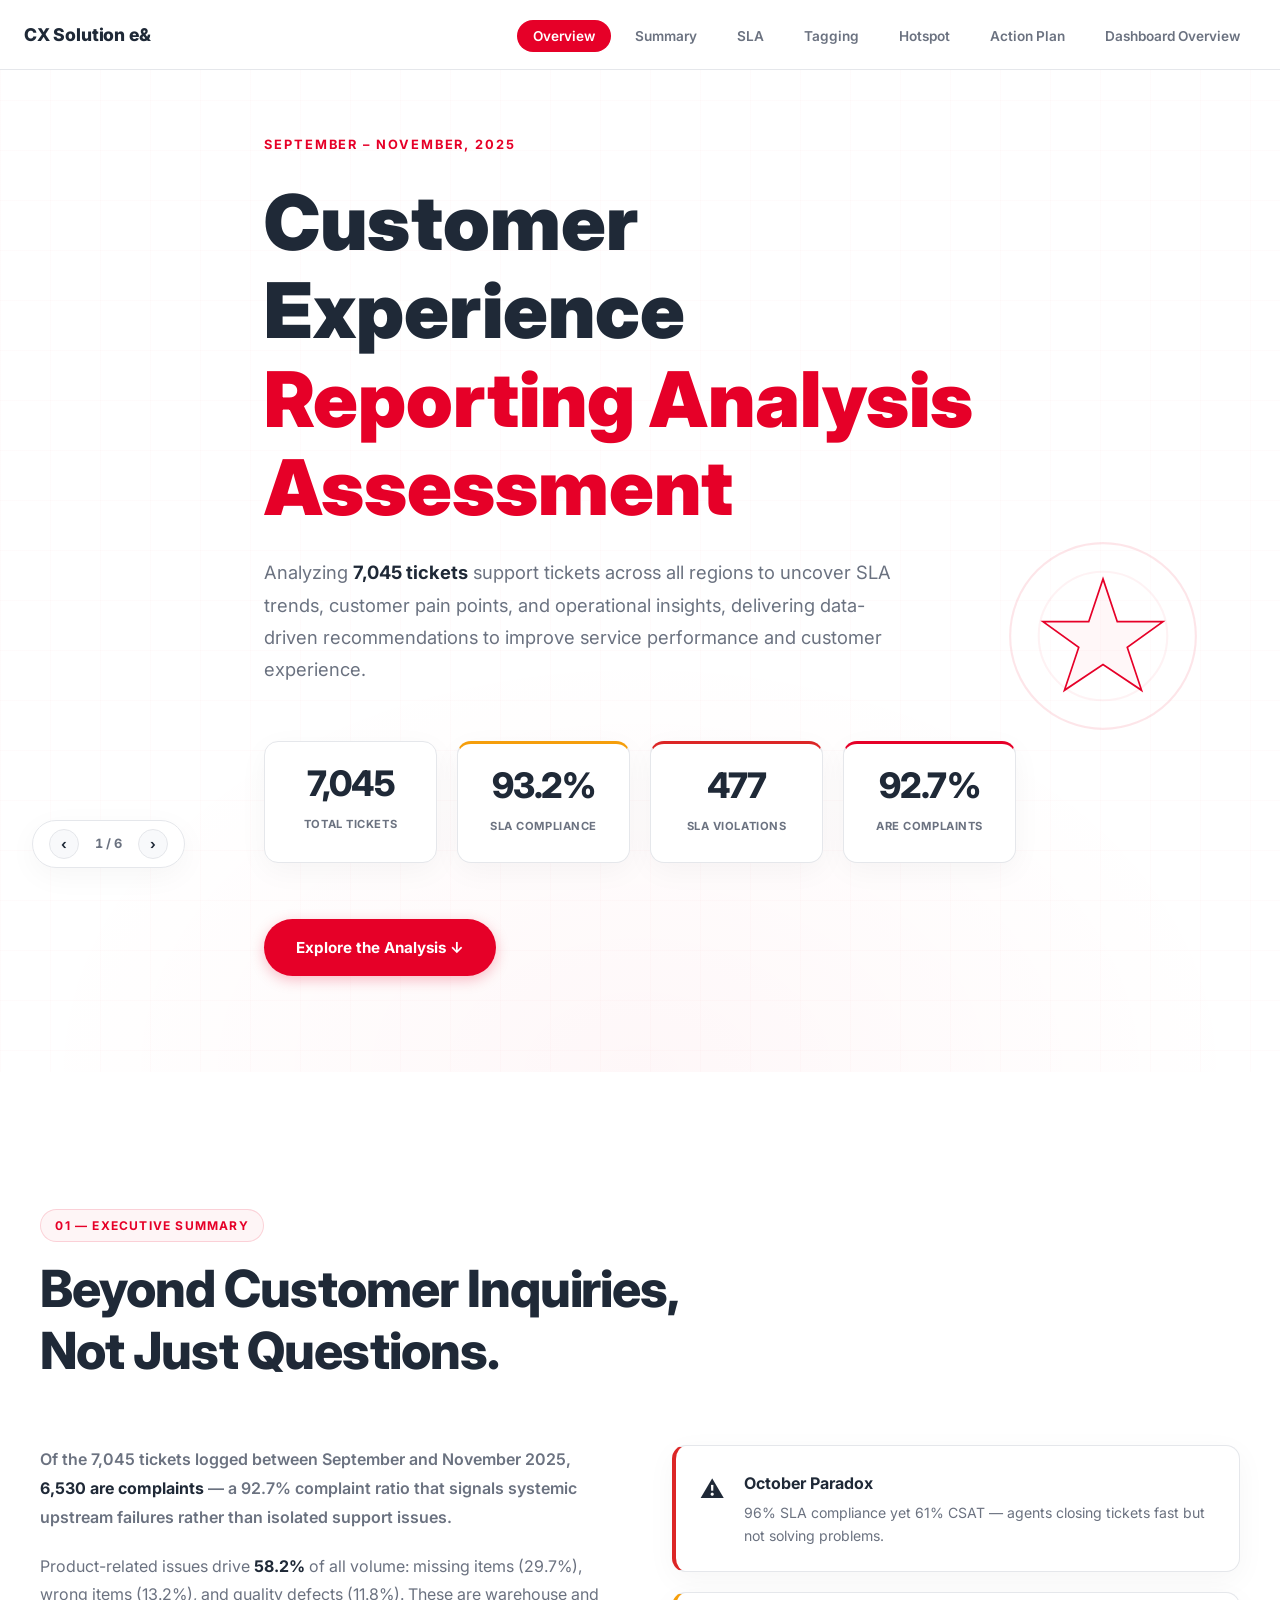
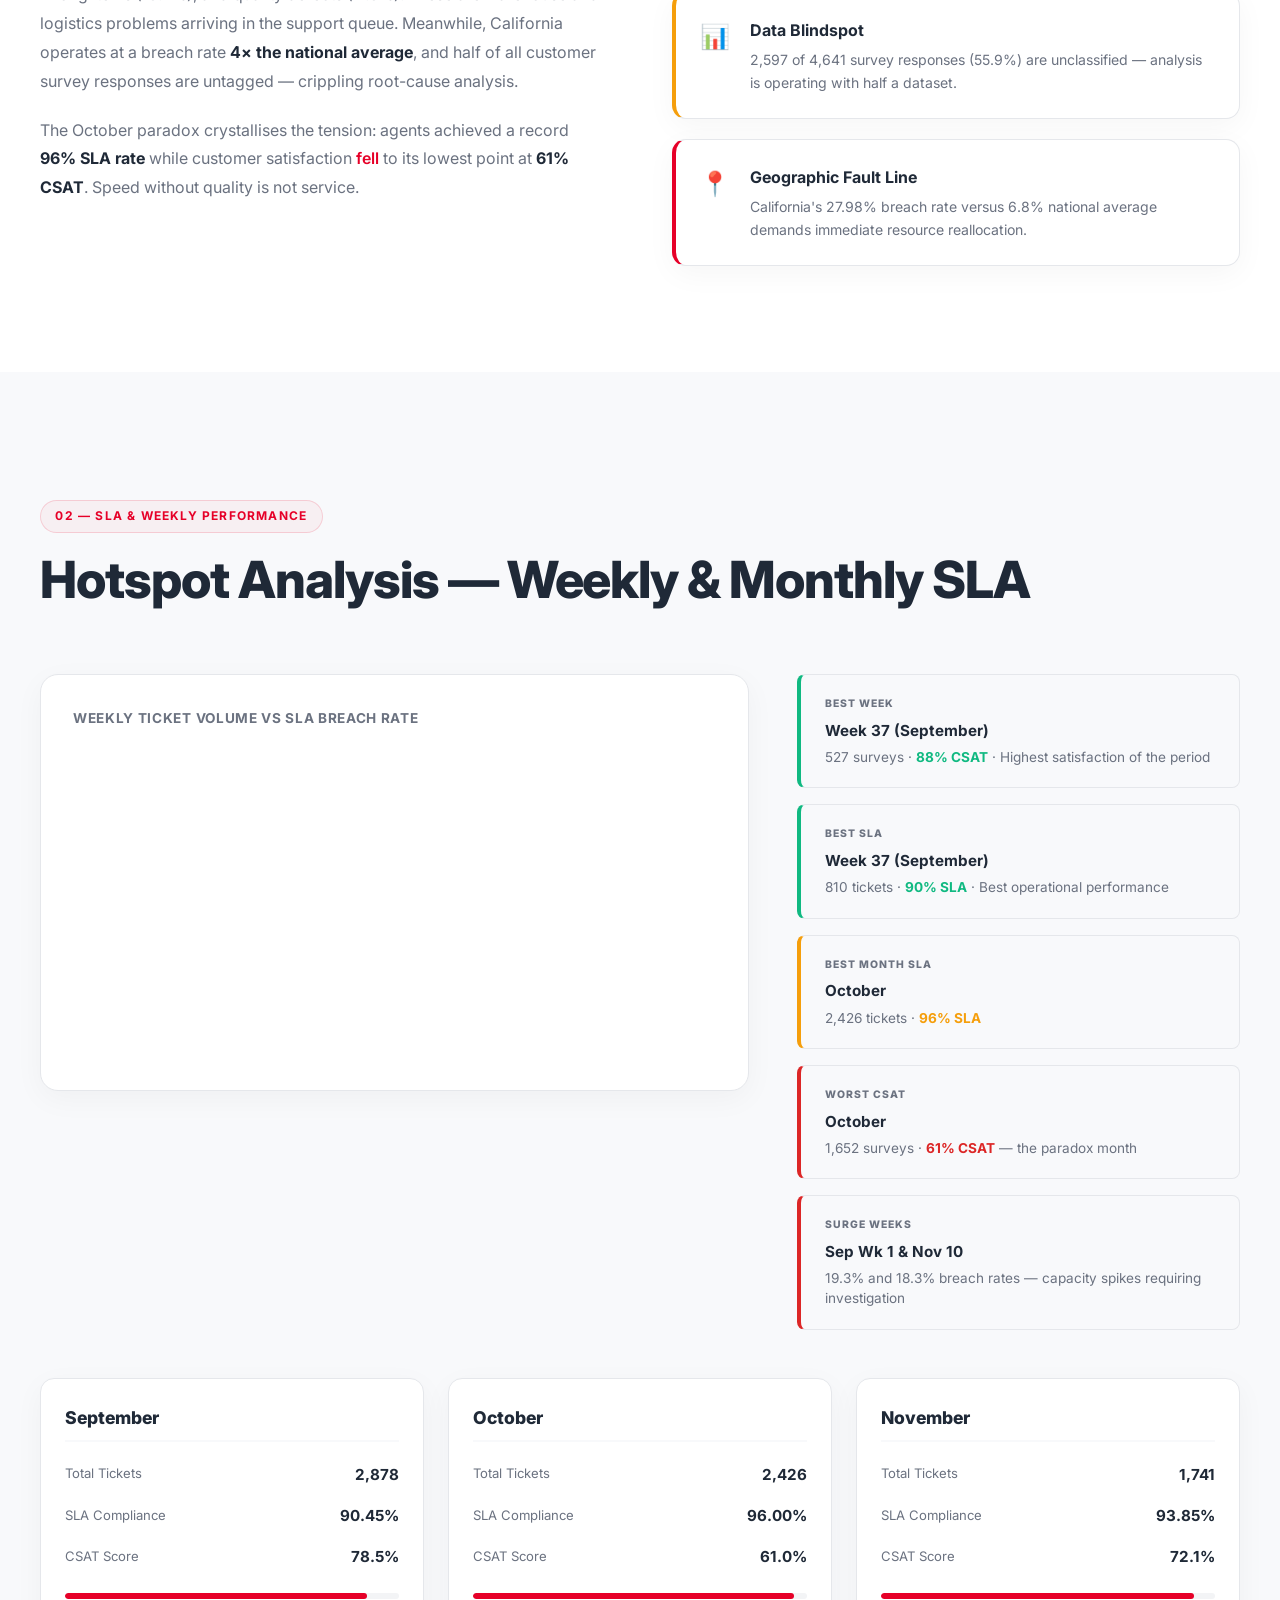
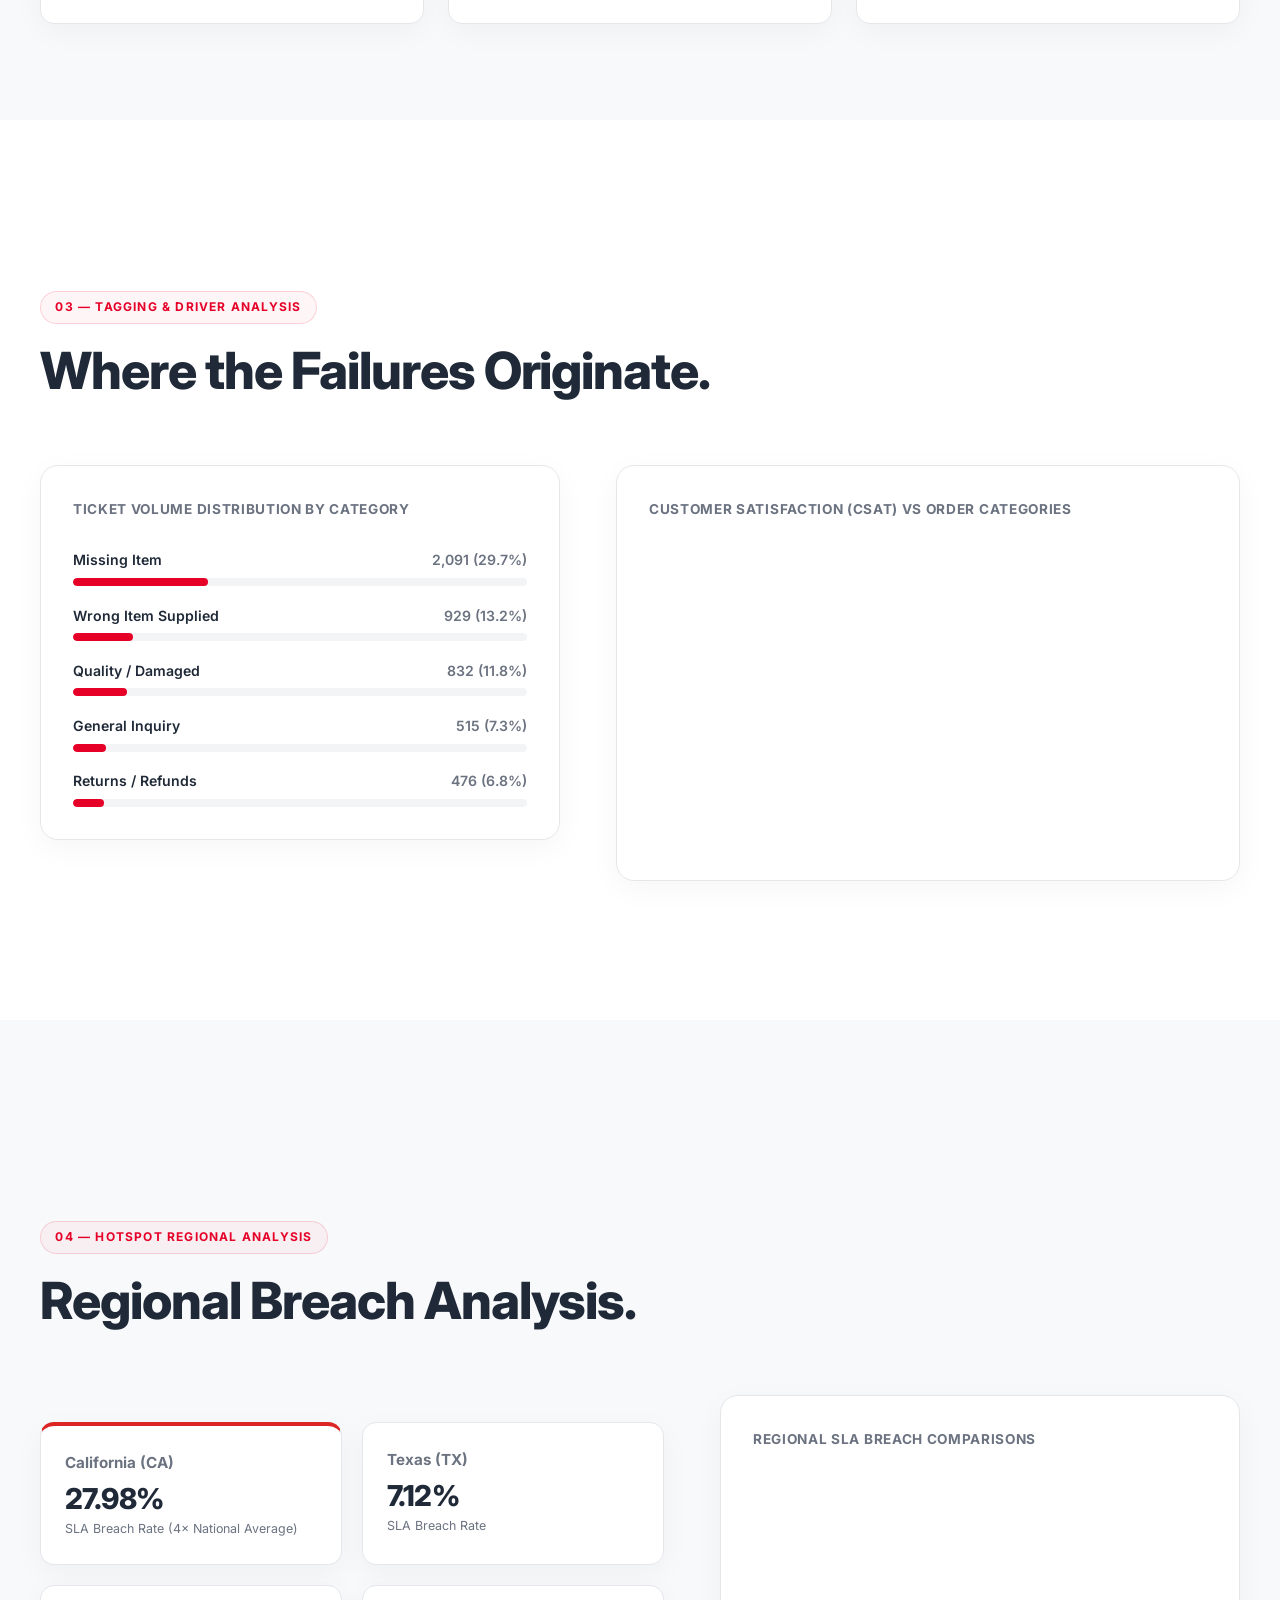
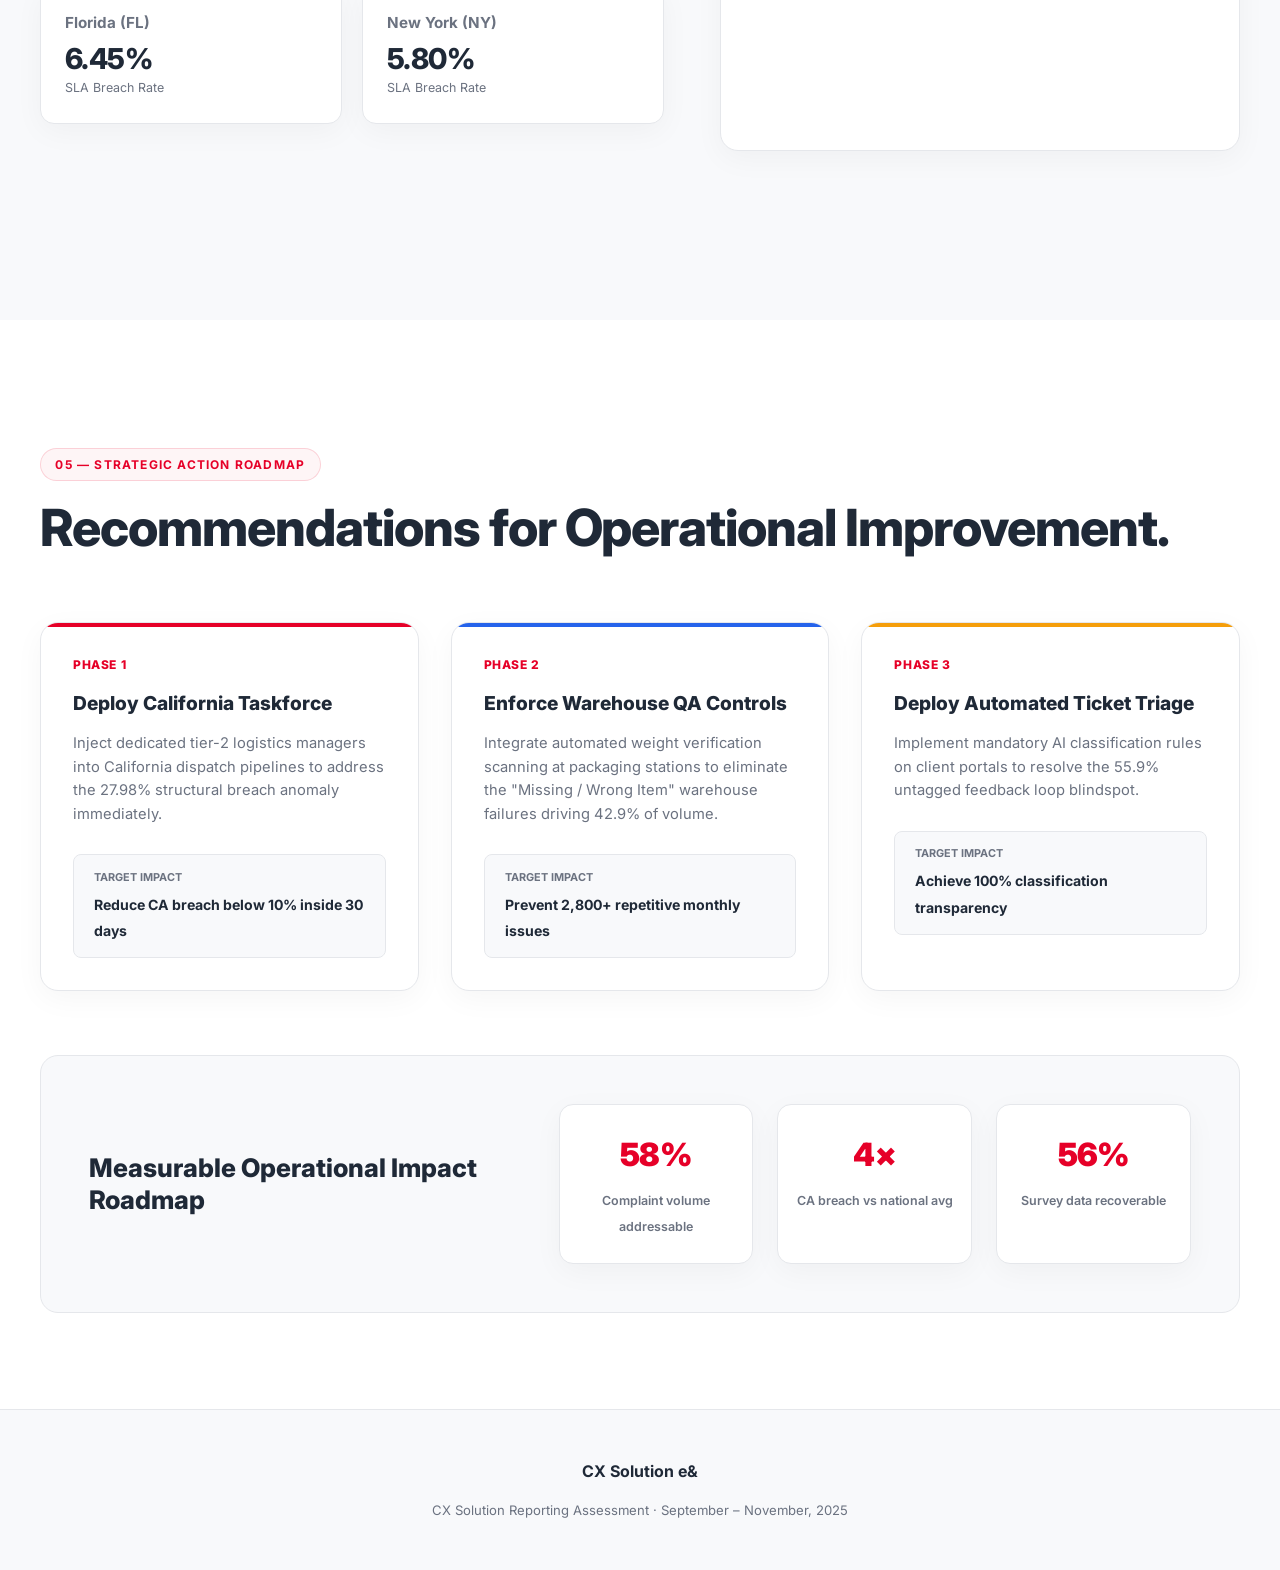
==== commit a730c044: "Update index.html" ====
--- a/index.html
+++ b/index.html
@@ -24,6 +24,7 @@
         <li><a href="#tagging"  class="nav-link" data-section="tagging">Tagging</a></li>
         <li><a href="#hotspot"  class="nav-link" data-section="hotspot">Hotspot</a></li>
         <li><a href="#actions"  class="nav-link" data-section="actions">Action Plan</a></li>
+         <li><a href="overview.html" class="nav-link">Dashboard Overview</a></li>
       </ul>
       <button class="hamburger" id="hamburger" aria-label="Toggle menu" aria-expanded="false">
         <span></span><span></span><span></span>
@@ -371,4 +372,4 @@
 
   <script src="script.js"></script>
 </body>
-</html>+</html>
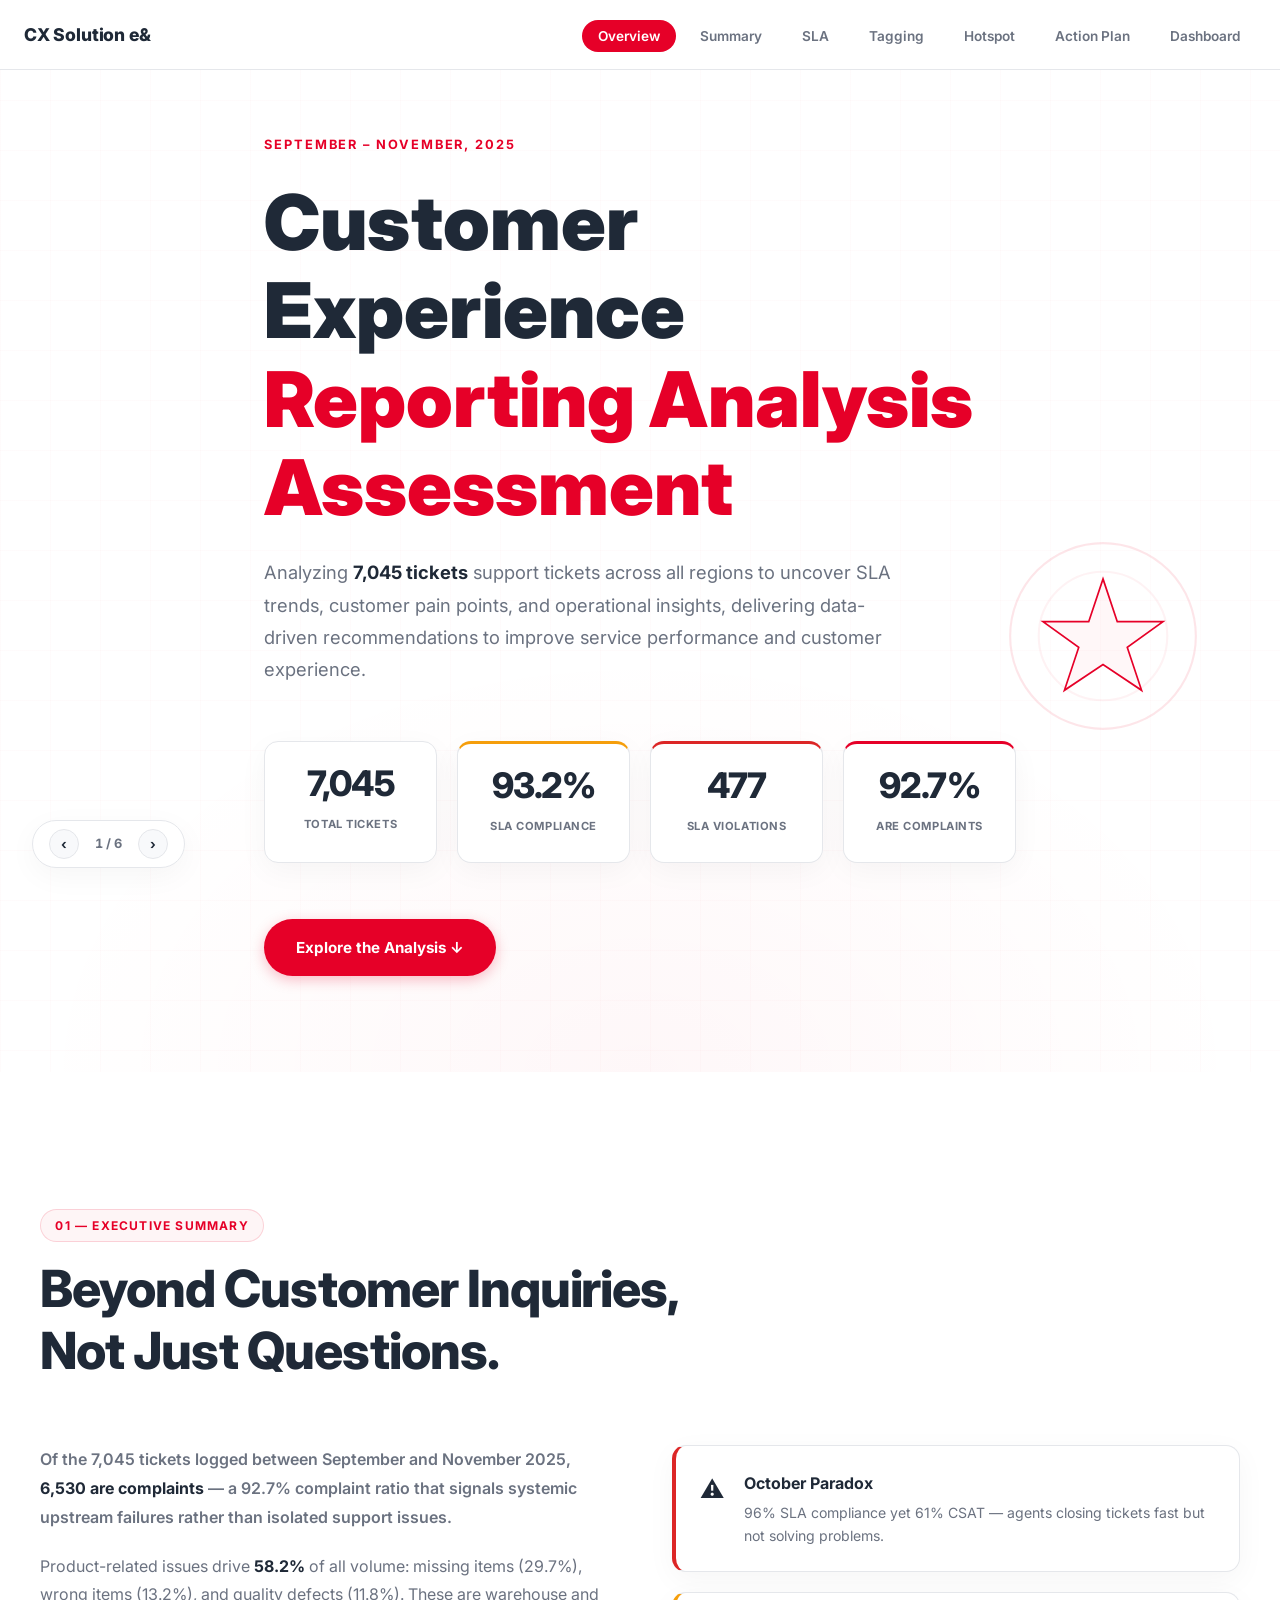
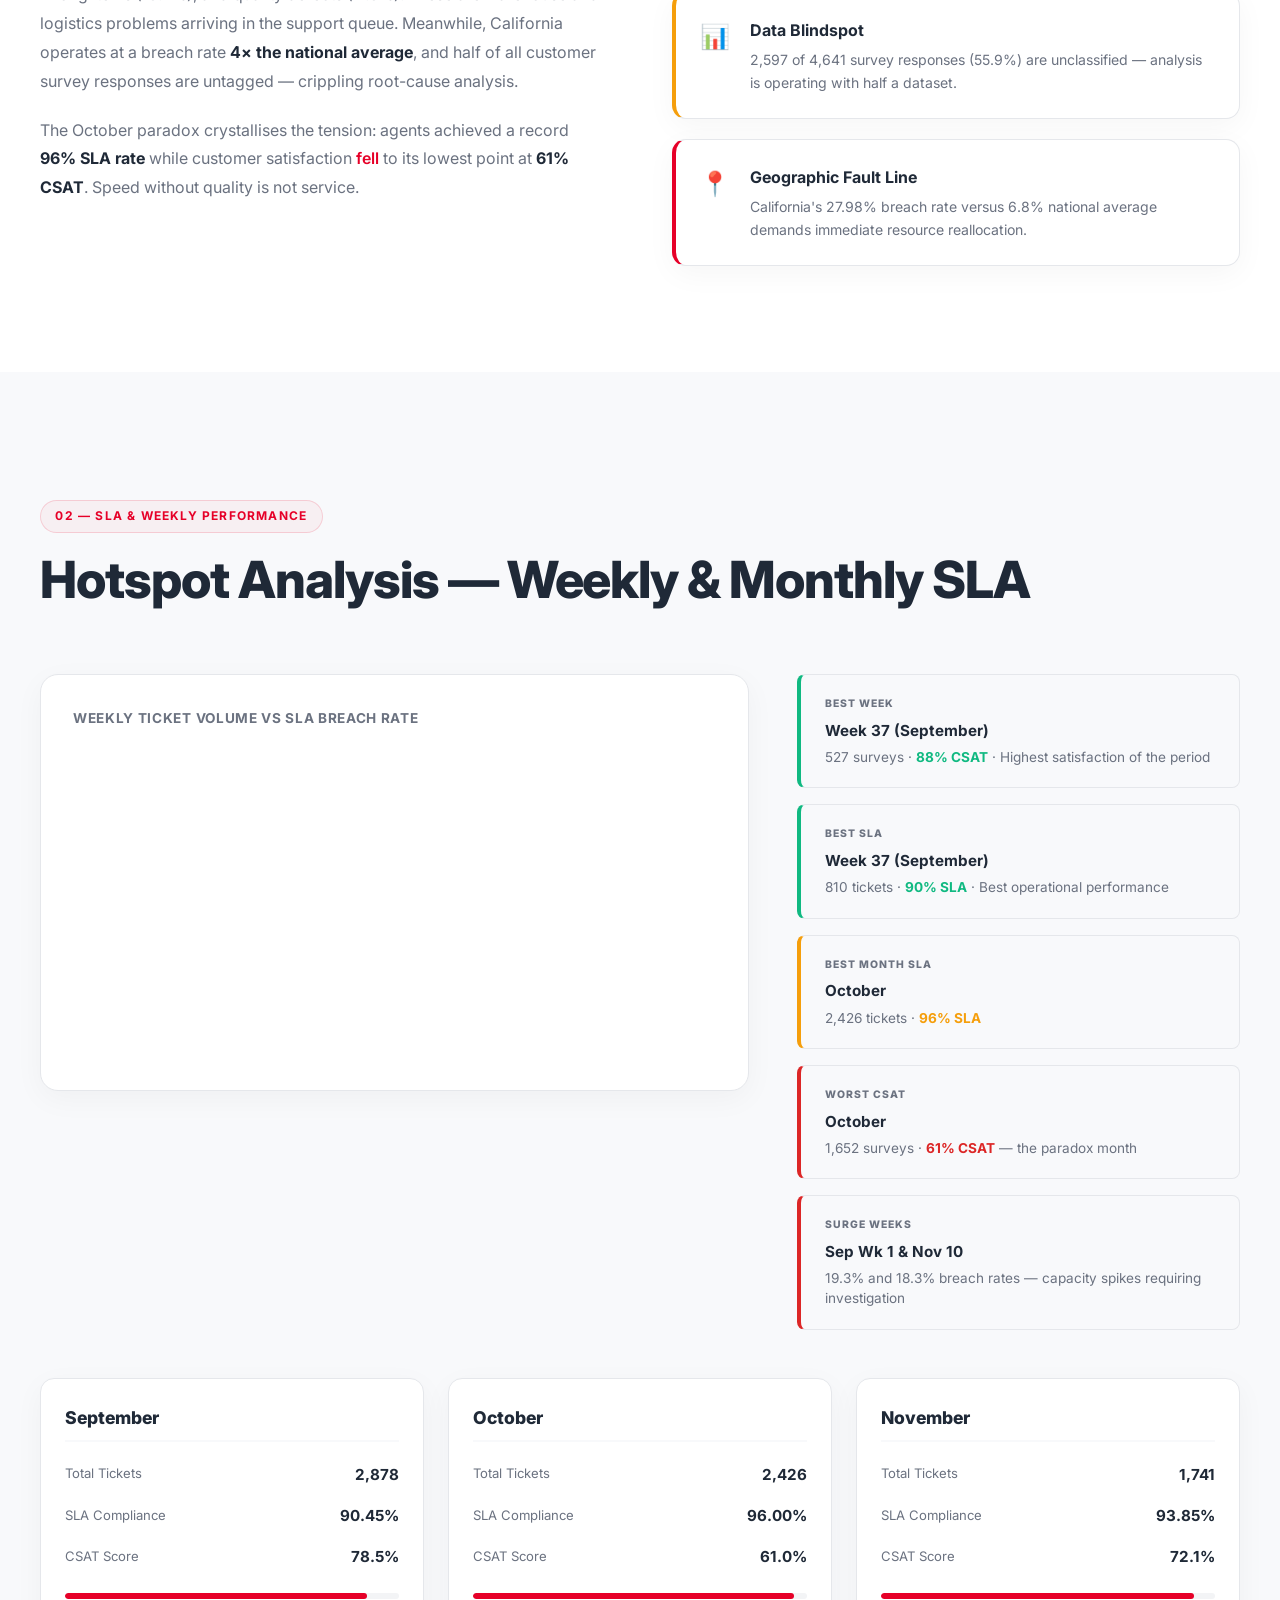
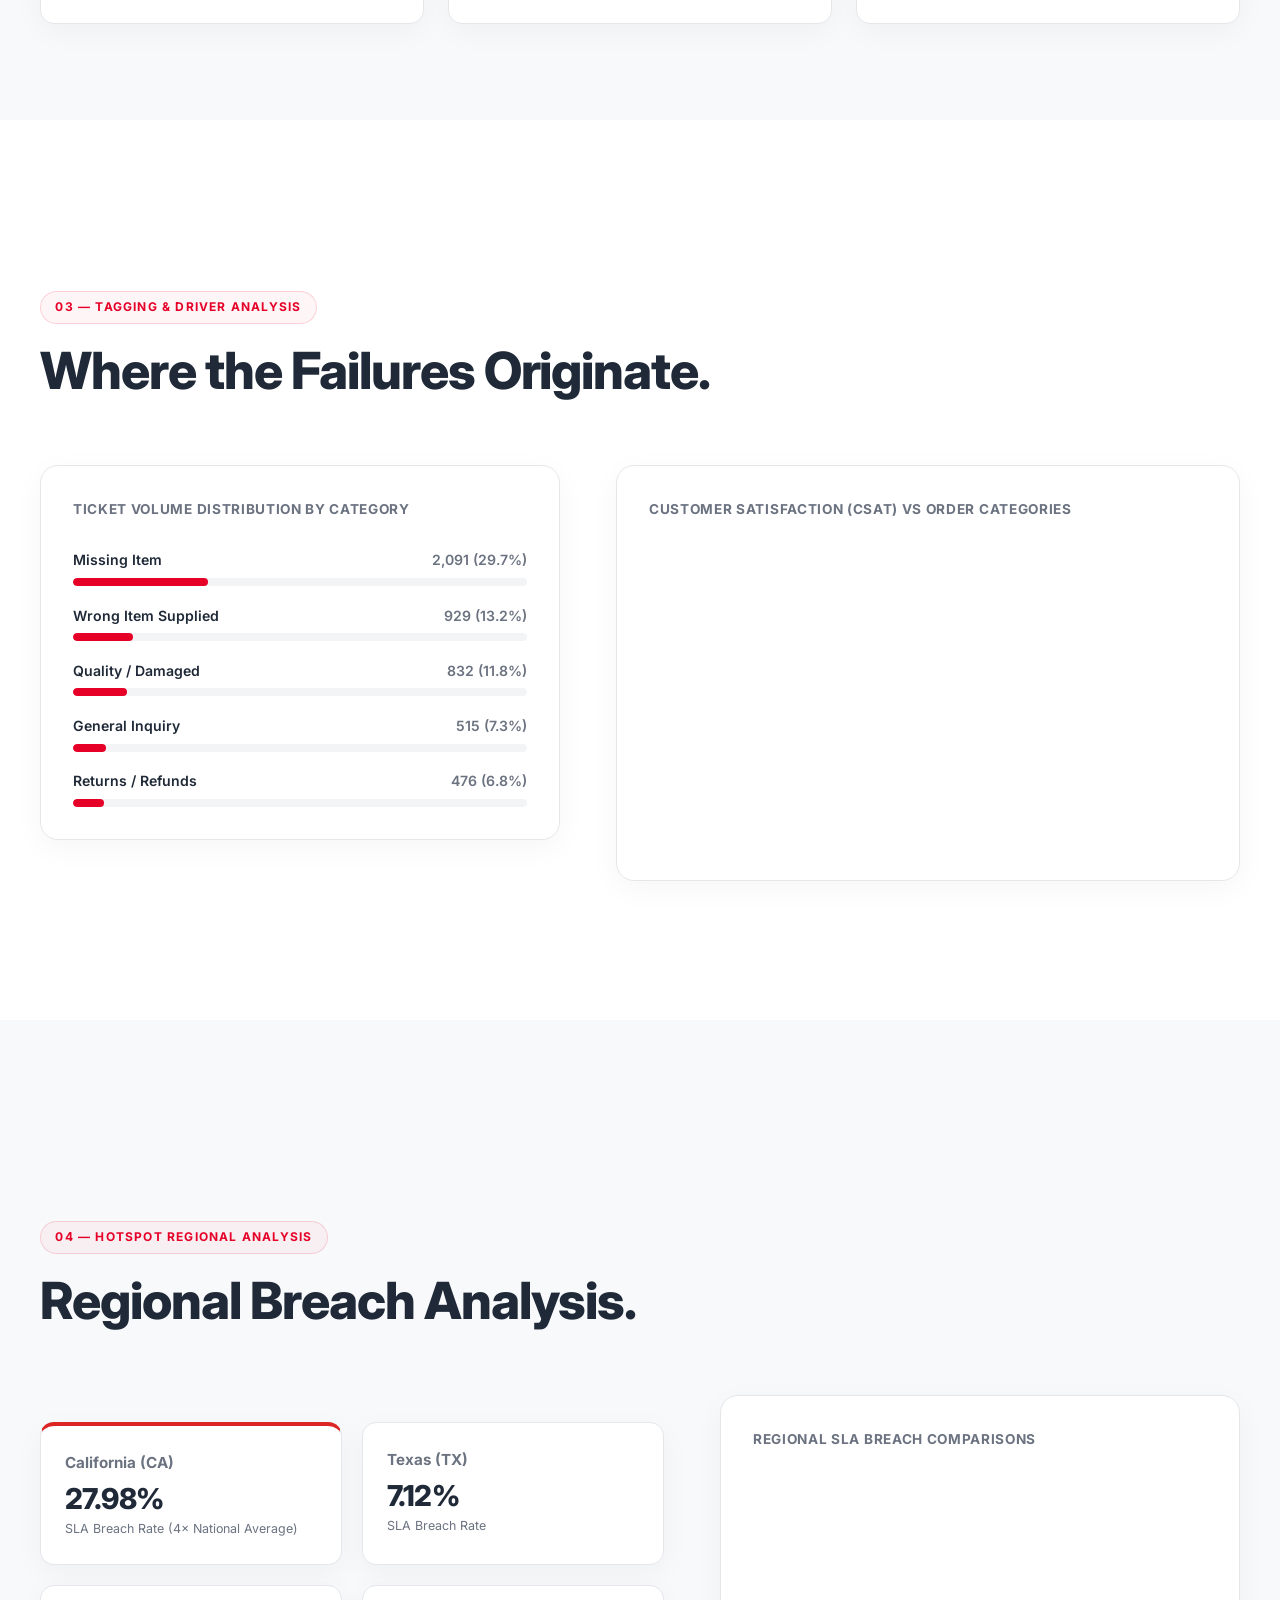
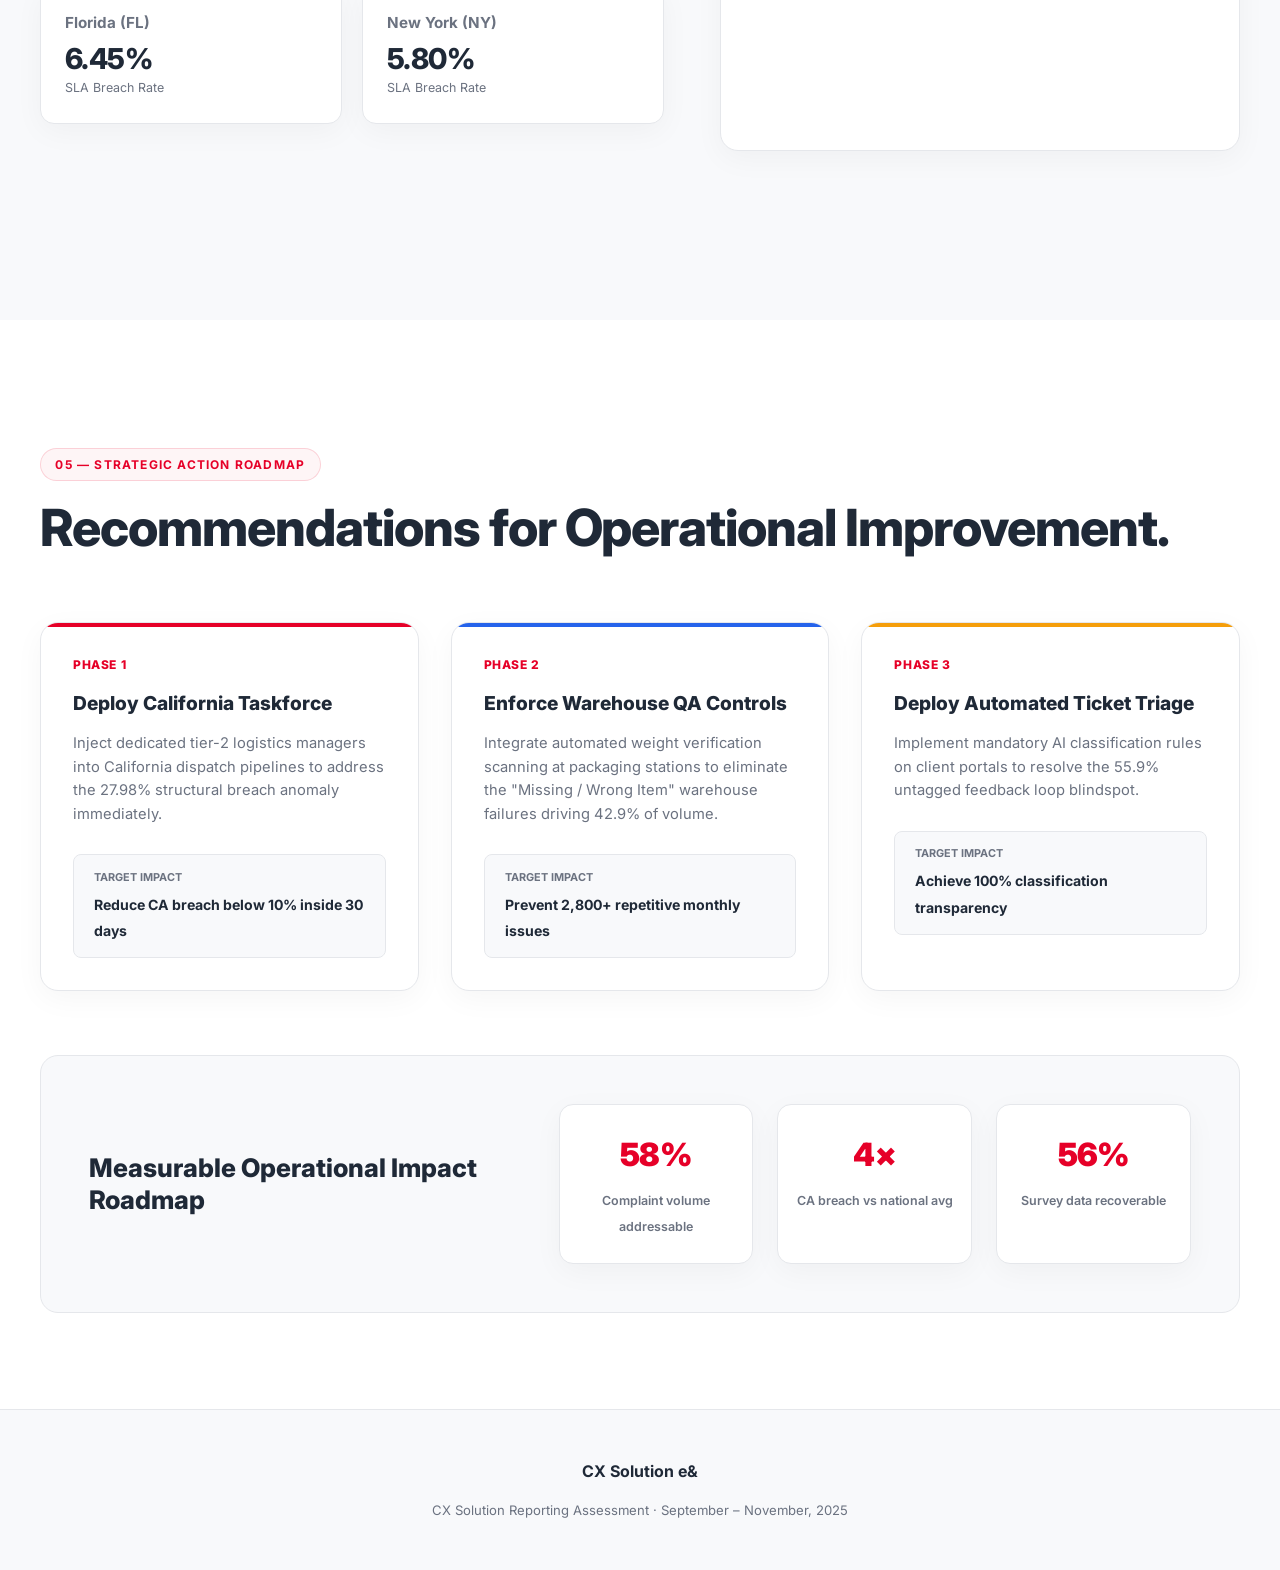
==== commit beb2ba85: "Update index.html" ====
--- a/index.html
+++ b/index.html
@@ -24,7 +24,7 @@
         <li><a href="#tagging"  class="nav-link" data-section="tagging">Tagging</a></li>
         <li><a href="#hotspot"  class="nav-link" data-section="hotspot">Hotspot</a></li>
         <li><a href="#actions"  class="nav-link" data-section="actions">Action Plan</a></li>
-         <li><a href="overview.html" class="nav-link">Dashboard Overview</a></li>
+        <li><a href="overview.html" class="nav-link">Dashboard</a></li>
       </ul>
       <button class="hamburger" id="hamburger" aria-label="Toggle menu" aria-expanded="false">
         <span></span><span></span><span></span>
@@ -41,6 +41,7 @@
       <li><a href="#tagging" class="drawer-link">Tagging & Categories</a></li>
       <li><a href="#hotspot" class="drawer-link">Hotspot Analysis</a></li>
       <li><a href="#actions" class="drawer-link">Action Plan</a></li>
+      <li><a href="overview.html" class="drawer-link">Dashboard</a></li>
     </ul>
   </div>
   <div class="drawer-overlay" id="drawerOverlay"></div>
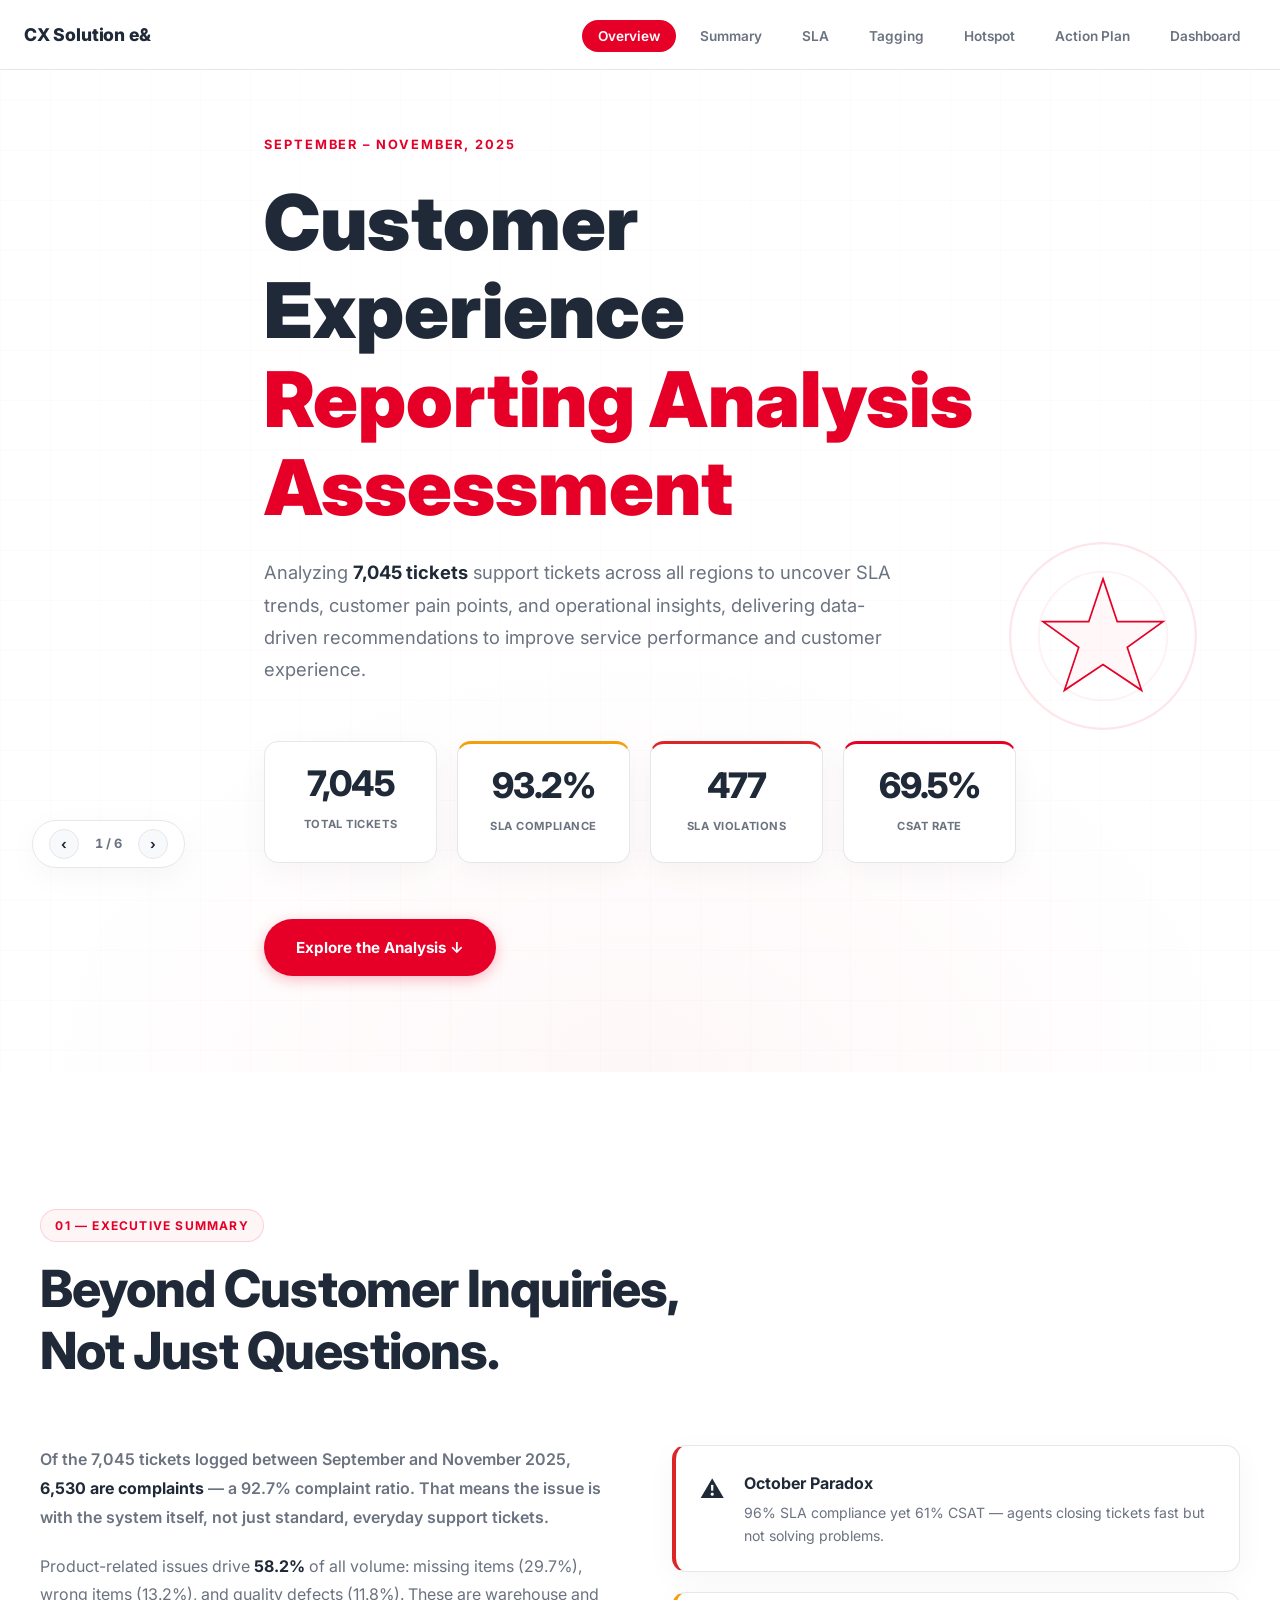
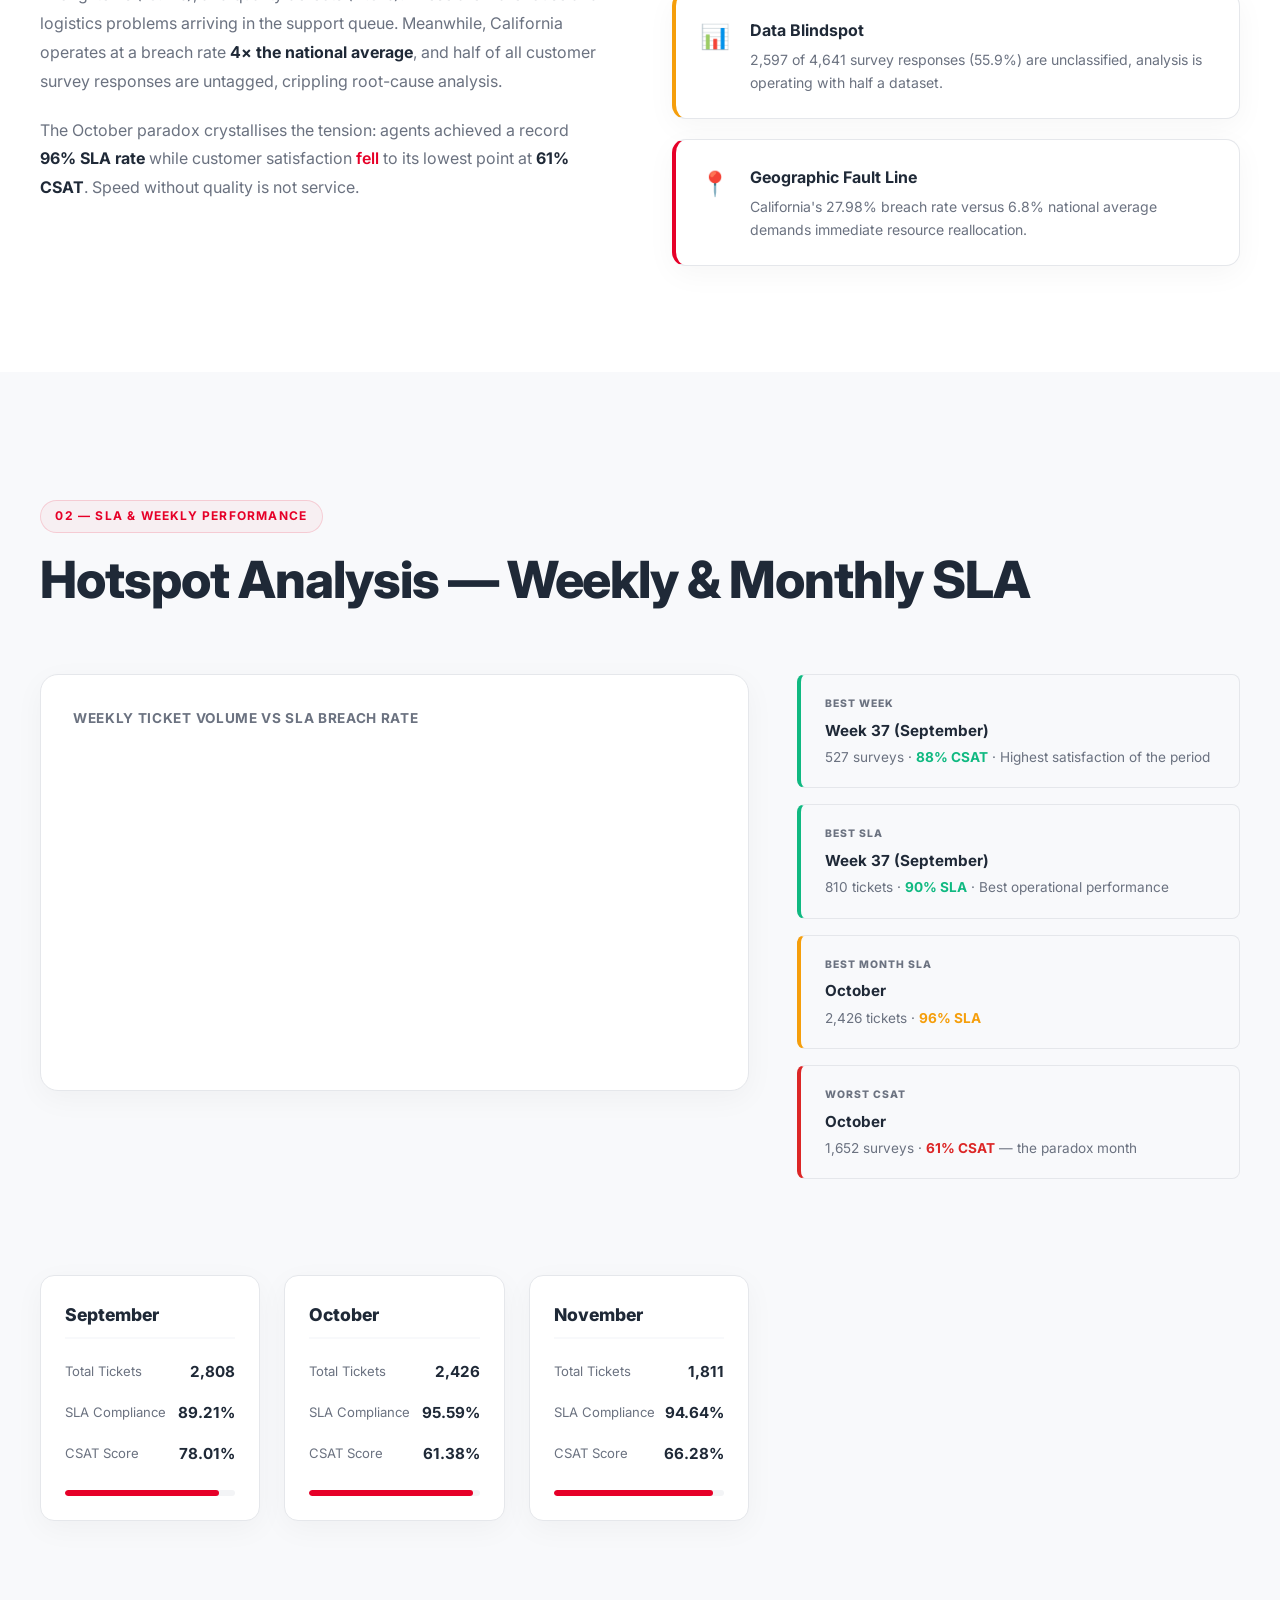
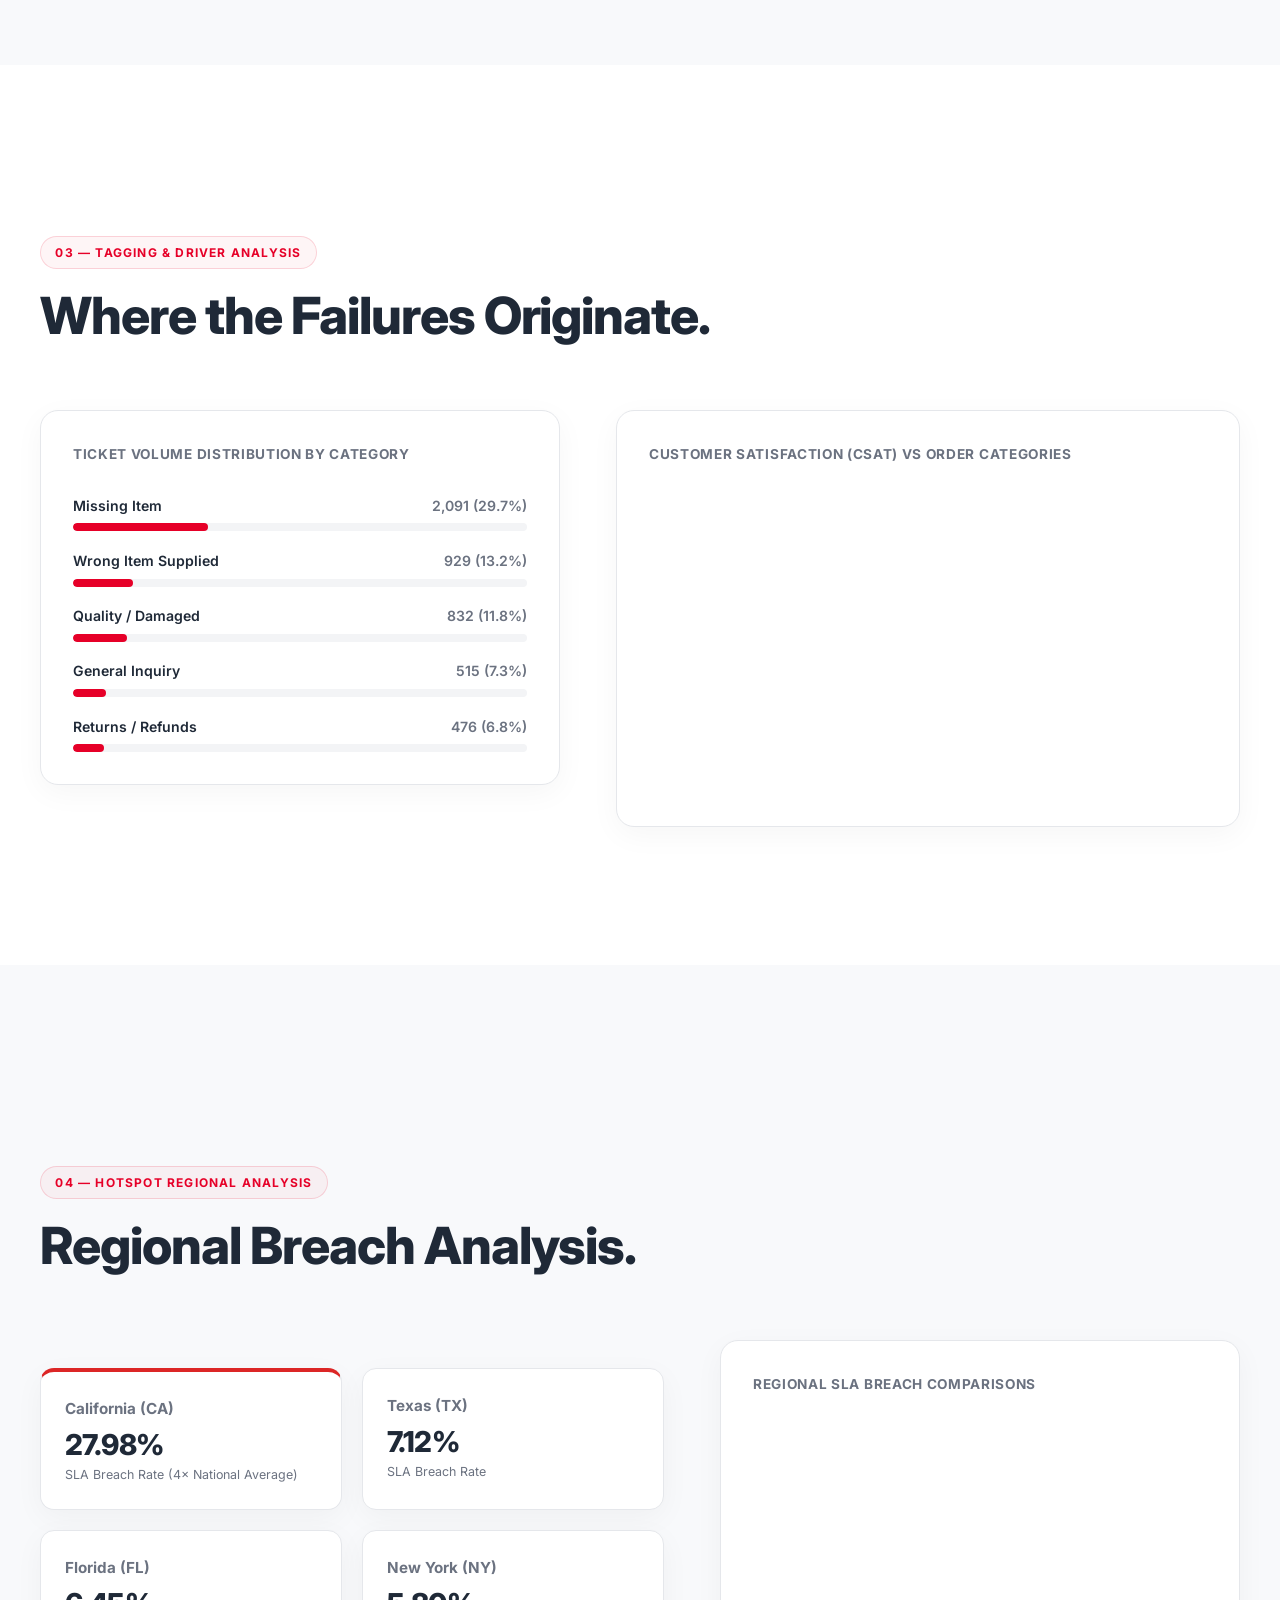
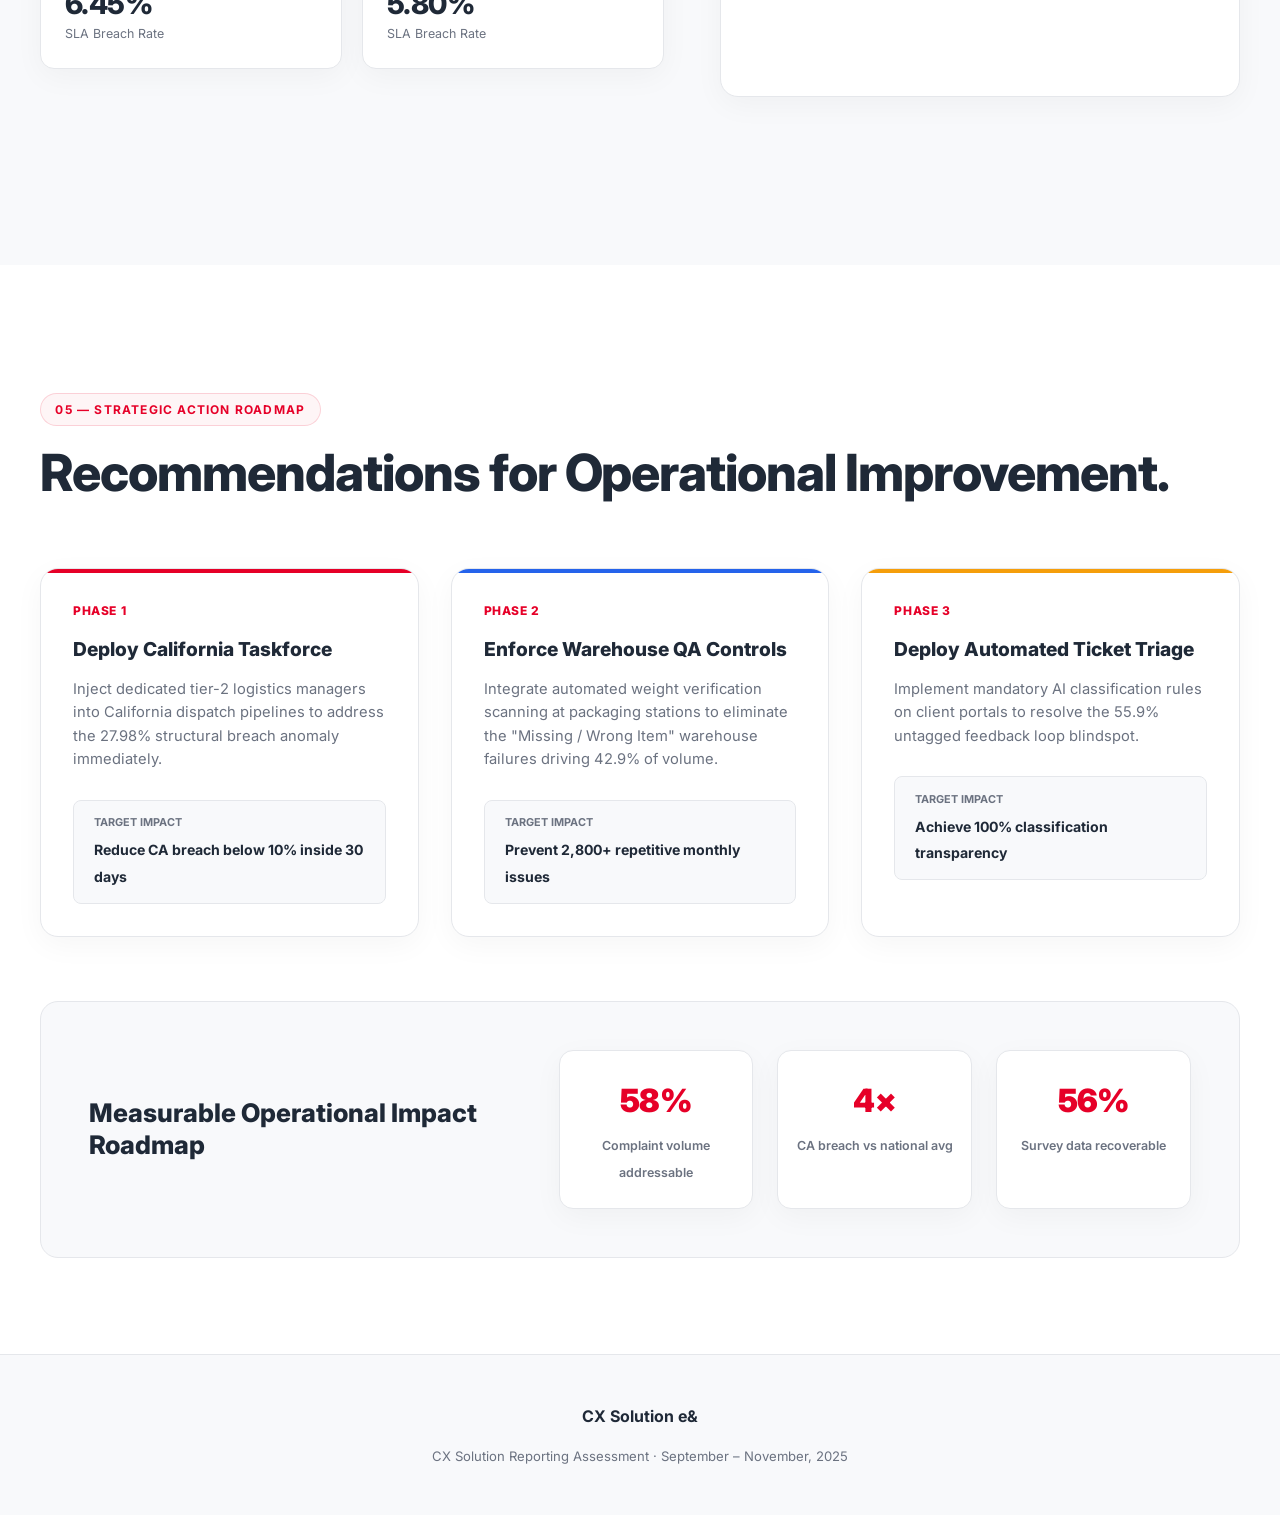
==== commit edee882e: "Update index.html" ====
--- a/index.html
+++ b/index.html
@@ -68,8 +68,8 @@
           <span class="kpi-label">SLA Violations</span>
         </div>
         <div class="hero-kpi kpi-critical" tabindex="0">
-          <span class="kpi-num" data-count="92.7" data-suffix="%">0</span>
-          <span class="kpi-label">Are Complaints</span>
+          <span class="kpi-num" data-count="69.49" data-suffix="%">0</span>
+          <span class="kpi-label">CSAT RATE</span>
         </div>
       </div>
       <a href="#summary" class="hero-cta">Explore the Analysis ↓</a>
@@ -93,10 +93,10 @@
       <div class="summary-grid">
         <div class="summary-narrative">
           <p class="lead-text">
-            Of the 7,045 tickets logged between September and November 2025, <strong>6,530 are complaints</strong> — a 92.7% complaint ratio that signals systemic upstream failures rather than isolated support issues.
+            Of the 7,045 tickets logged between September and November 2025, <strong>6,530 are complaints</strong> — a 92.7% complaint ratio. That means the issue is with the system itself, not just standard, everyday support tickets.
           </p>
           <p>
-            Product-related issues drive <strong>58.2%</strong> of all volume: missing items (29.7%), wrong items (13.2%), and quality defects (11.8%). These are warehouse and logistics problems arriving in the support queue. Meanwhile, California operates at a breach rate <strong>4× the national average</strong>, and half of all customer survey responses are untagged — crippling root-cause analysis.
+            Product-related issues drive <strong>58.2%</strong> of all volume: missing items (29.7%), wrong items (13.2%), and quality defects (11.8%). These are warehouse and logistics problems arriving in the support queue. Meanwhile, California operates at a breach rate <strong>4× the national average</strong>, and half of all customer survey responses are untagged, crippling root-cause analysis.
           </p>
           <p>
             The October paradox crystallises the tension: agents achieved a record <strong>96% SLA rate</strong> while customer satisfaction <em>fell</em> to its lowest point at <strong>61% CSAT</strong>. Speed without quality is not service.
@@ -115,7 +115,7 @@
             <div class="callout-icon" aria-hidden="true">📊</div>
             <div>
               <strong>Data Blindspot</strong>
-              <p>2,597 of 4,641 survey responses (55.9%) are unclassified — analysis is operating with half a dataset.</p>
+              <p>2,597 of 4,641 survey responses (55.9%) are unclassified, analysis is operating with half a dataset.</p>
             </div>
           </div>
           <div class="callout callout-geo reveal-up" style="--delay: 0.2s">
@@ -165,12 +165,6 @@
             <div class="insight-badge">WORST CSAT</div>
             <strong>October</strong>
             <p>1,652 surveys · <span class="stat-alert">61% CSAT</span> — the paradox month</p>
-          </div>
-          <div class="insight-card insight-alert reveal-up" style="--delay:0.4s">
-            <div class="insight-badge">SURGE WEEKS</div>
-            <strong>Sep Wk 1 &amp; Nov 10</strong>
-            <p>19.3% and 18.3% breach rates — capacity spikes requiring investigation</p>
-          </div>
         </div>
       </div>
 
@@ -178,9 +172,9 @@
         <div class="month-card reveal-up">
           <div class="month-name">September</div>
           <div class="month-stats">
-            <div><span class="m-lbl">Total Tickets</span><span class="m-val">2,878</span></div>
-            <div><span class="m-lbl">SLA Compliance</span><span class="m-val">90.45%</span></div>
-            <div><span class="m-lbl">CSAT Score</span><span class="m-val">78.5%</span></div>
+            <div><span class="m-lbl">Total Tickets</span><span class="m-val">2,808</span></div>
+            <div><span class="m-lbl">SLA Compliance</span><span class="m-val">89.21%</span></div>
+            <div><span class="m-lbl">CSAT Score</span><span class="m-val">78.01%</span></div>
           </div>
           <div class="month-progress"><div class="month-bar" style="--w: 90.45%"></div></div>
         </div>
@@ -188,17 +182,17 @@
           <div class="month-name">October</div>
           <div class="month-stats">
             <div><span class="m-lbl">Total Tickets</span><span class="m-val">2,426</span></div>
-            <div><span class="m-lbl">SLA Compliance</span><span class="m-val">96.00%</span></div>
-            <div><span class="m-lbl">CSAT Score</span><span class="m-val">61.0%</span></div>
+            <div><span class="m-lbl">SLA Compliance</span><span class="m-val">95.59%</span></div>
+            <div><span class="m-lbl">CSAT Score</span><span class="m-val">61.38%</span></div>
           </div>
           <div class="month-progress"><div class="month-bar" style="--w: 96.00%"></div></div>
         </div>
         <div class="month-card reveal-up" style="--delay:0.2s">
           <div class="month-name">November</div>
           <div class="month-stats">
-            <div><span class="m-lbl">Total Tickets</span><span class="m-val">1,741</span></div>
-            <div><span class="m-lbl">SLA Compliance</span><span class="m-val">93.85%</span></div>
-            <div><span class="m-lbl">CSAT Score</span><span class="m-val">72.1%</span></div>
+            <div><span class="m-lbl">Total Tickets</span><span class="m-val">1,811</span></div>
+            <div><span class="m-lbl">SLA Compliance</span><span class="m-val">94.64%</span></div>
+            <div><span class="m-lbl">CSAT Score</span><span class="m-val">66.28%</span></div>
           </div>
           <div class="month-progress"><div class="month-bar" style="--w: 93.85%"></div></div>
         </div>
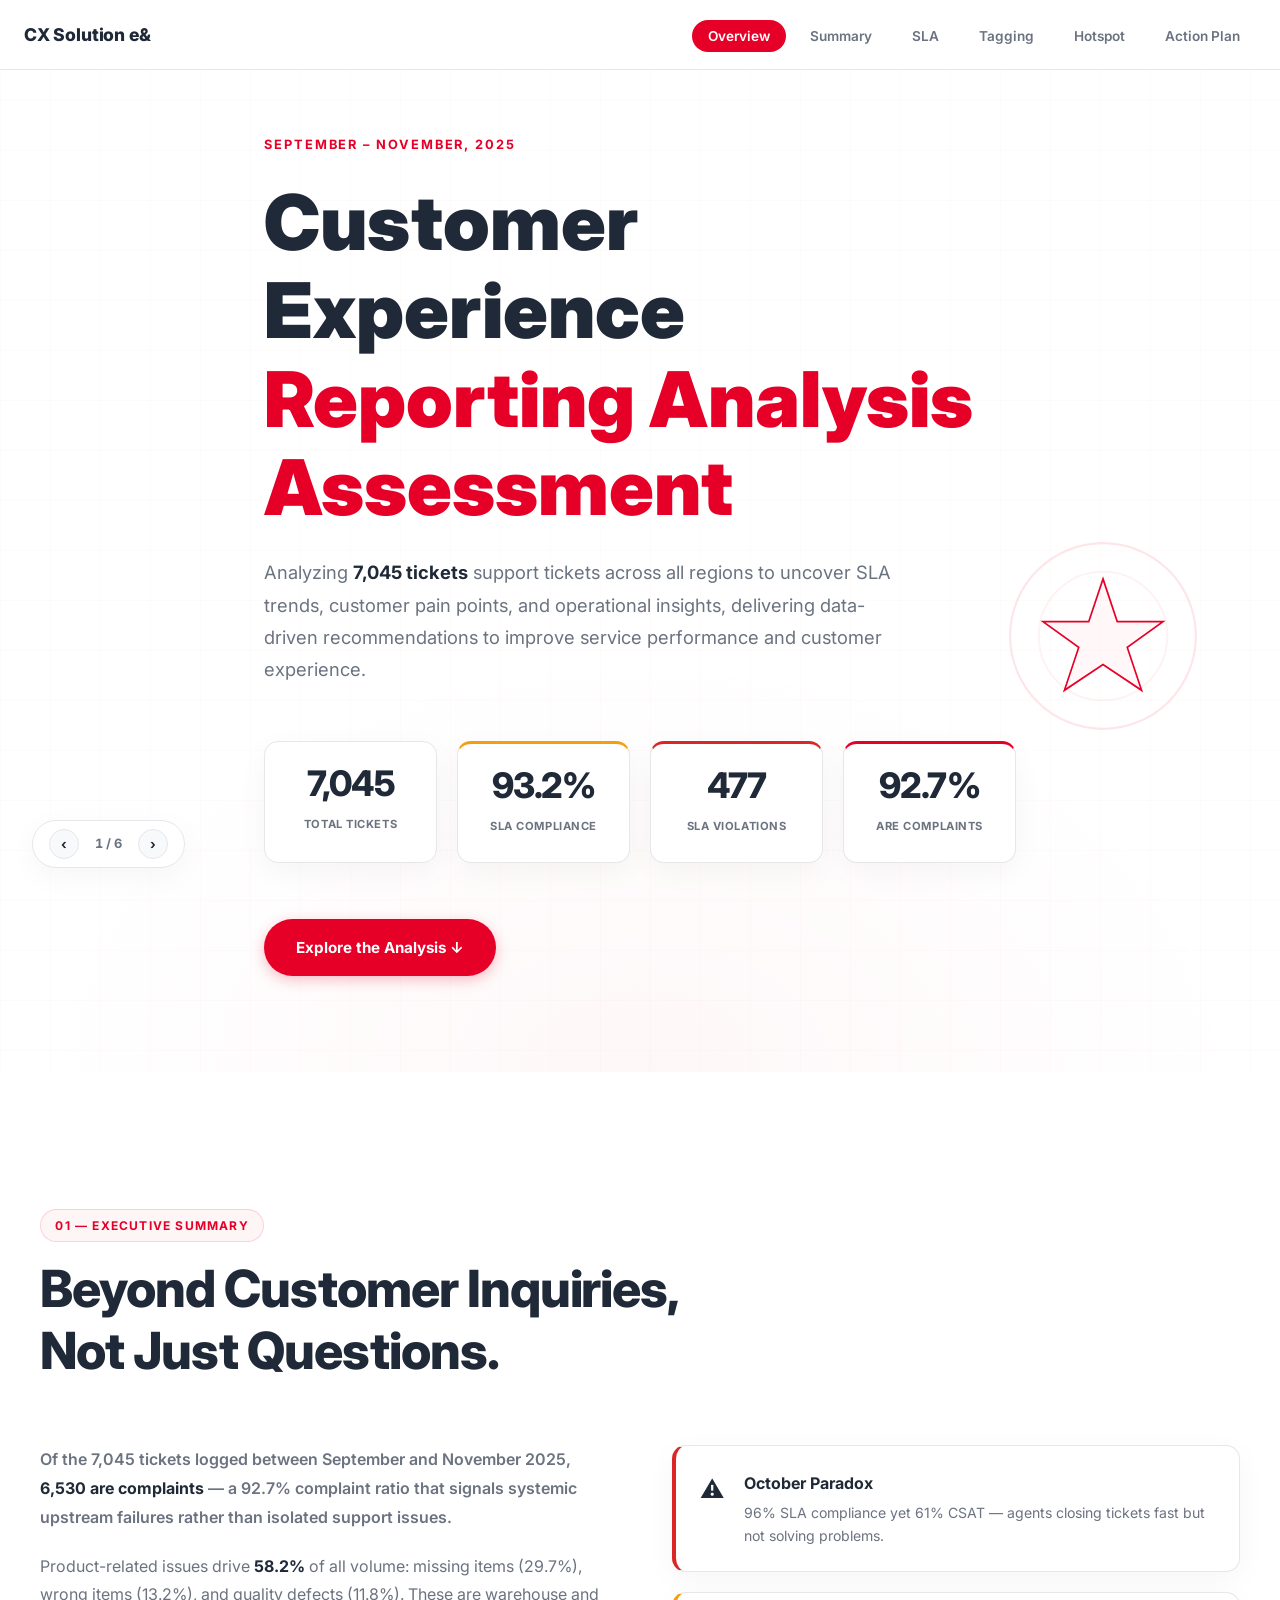
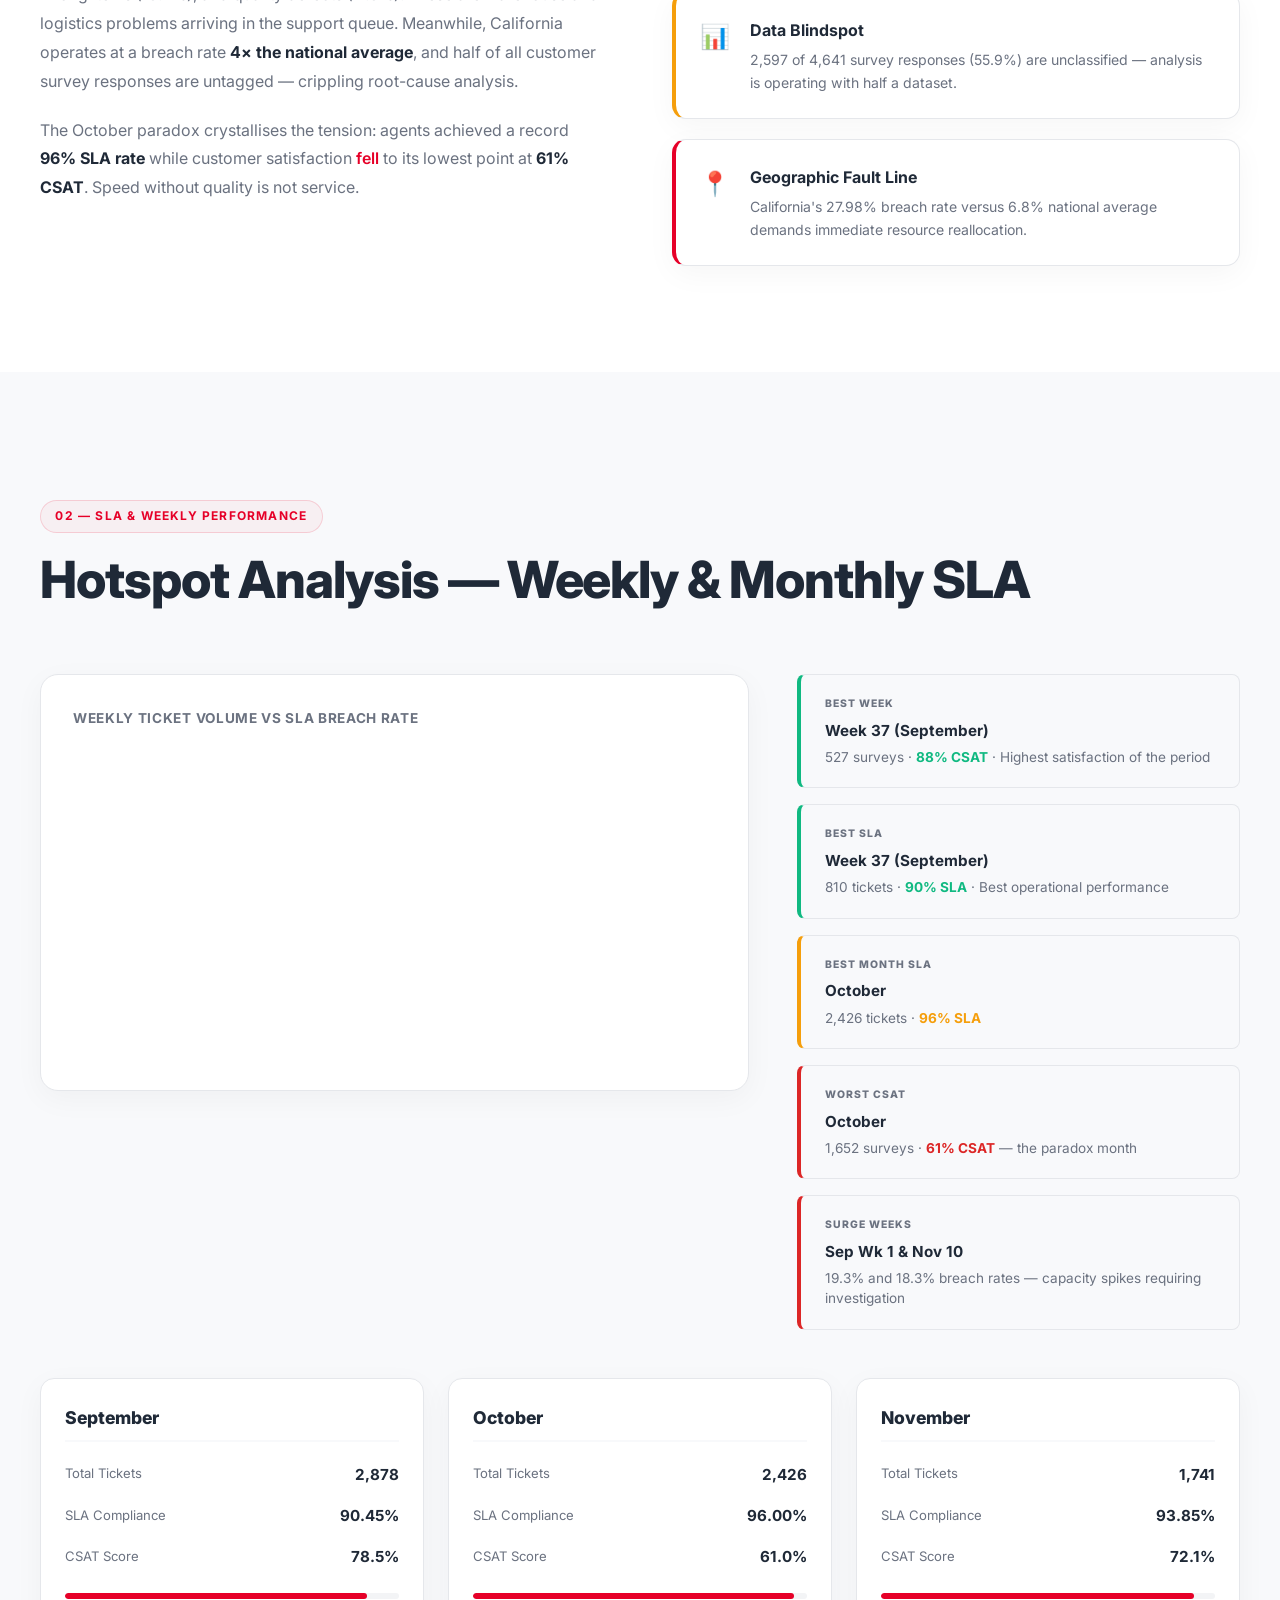
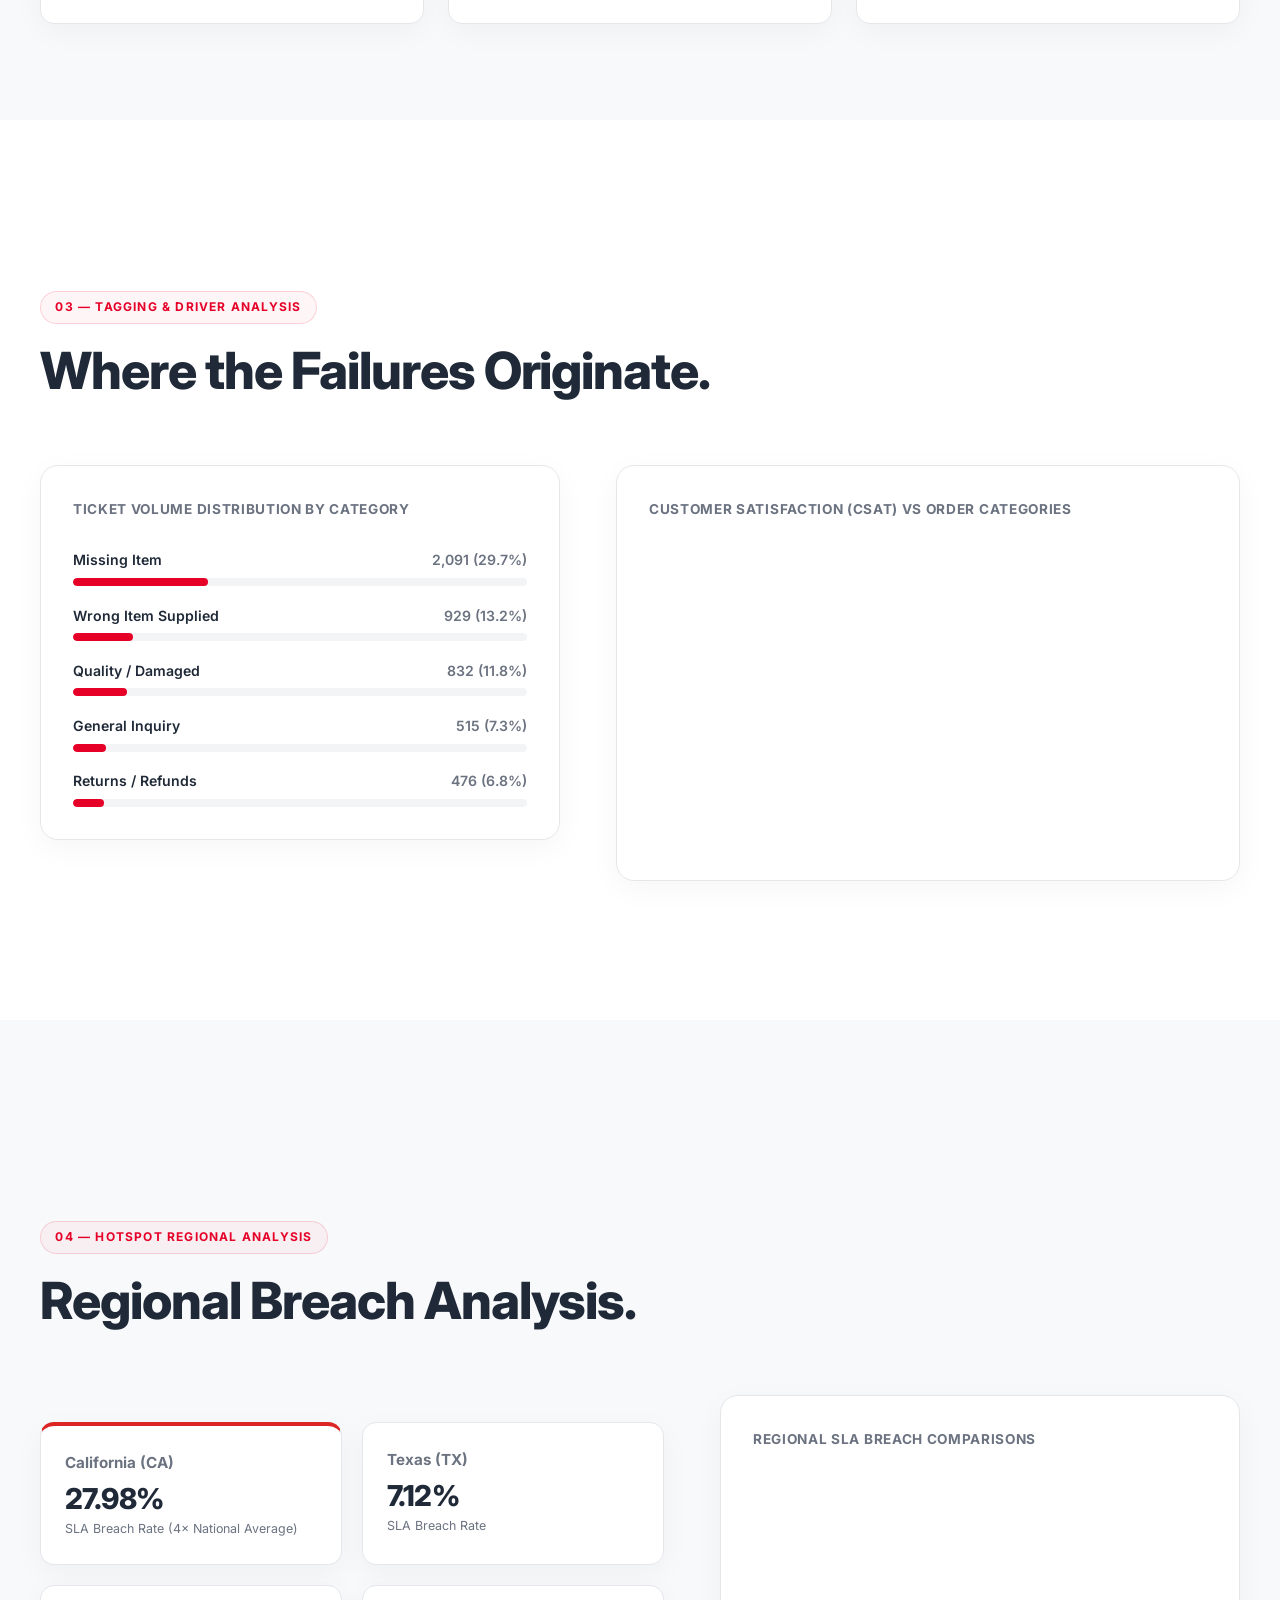
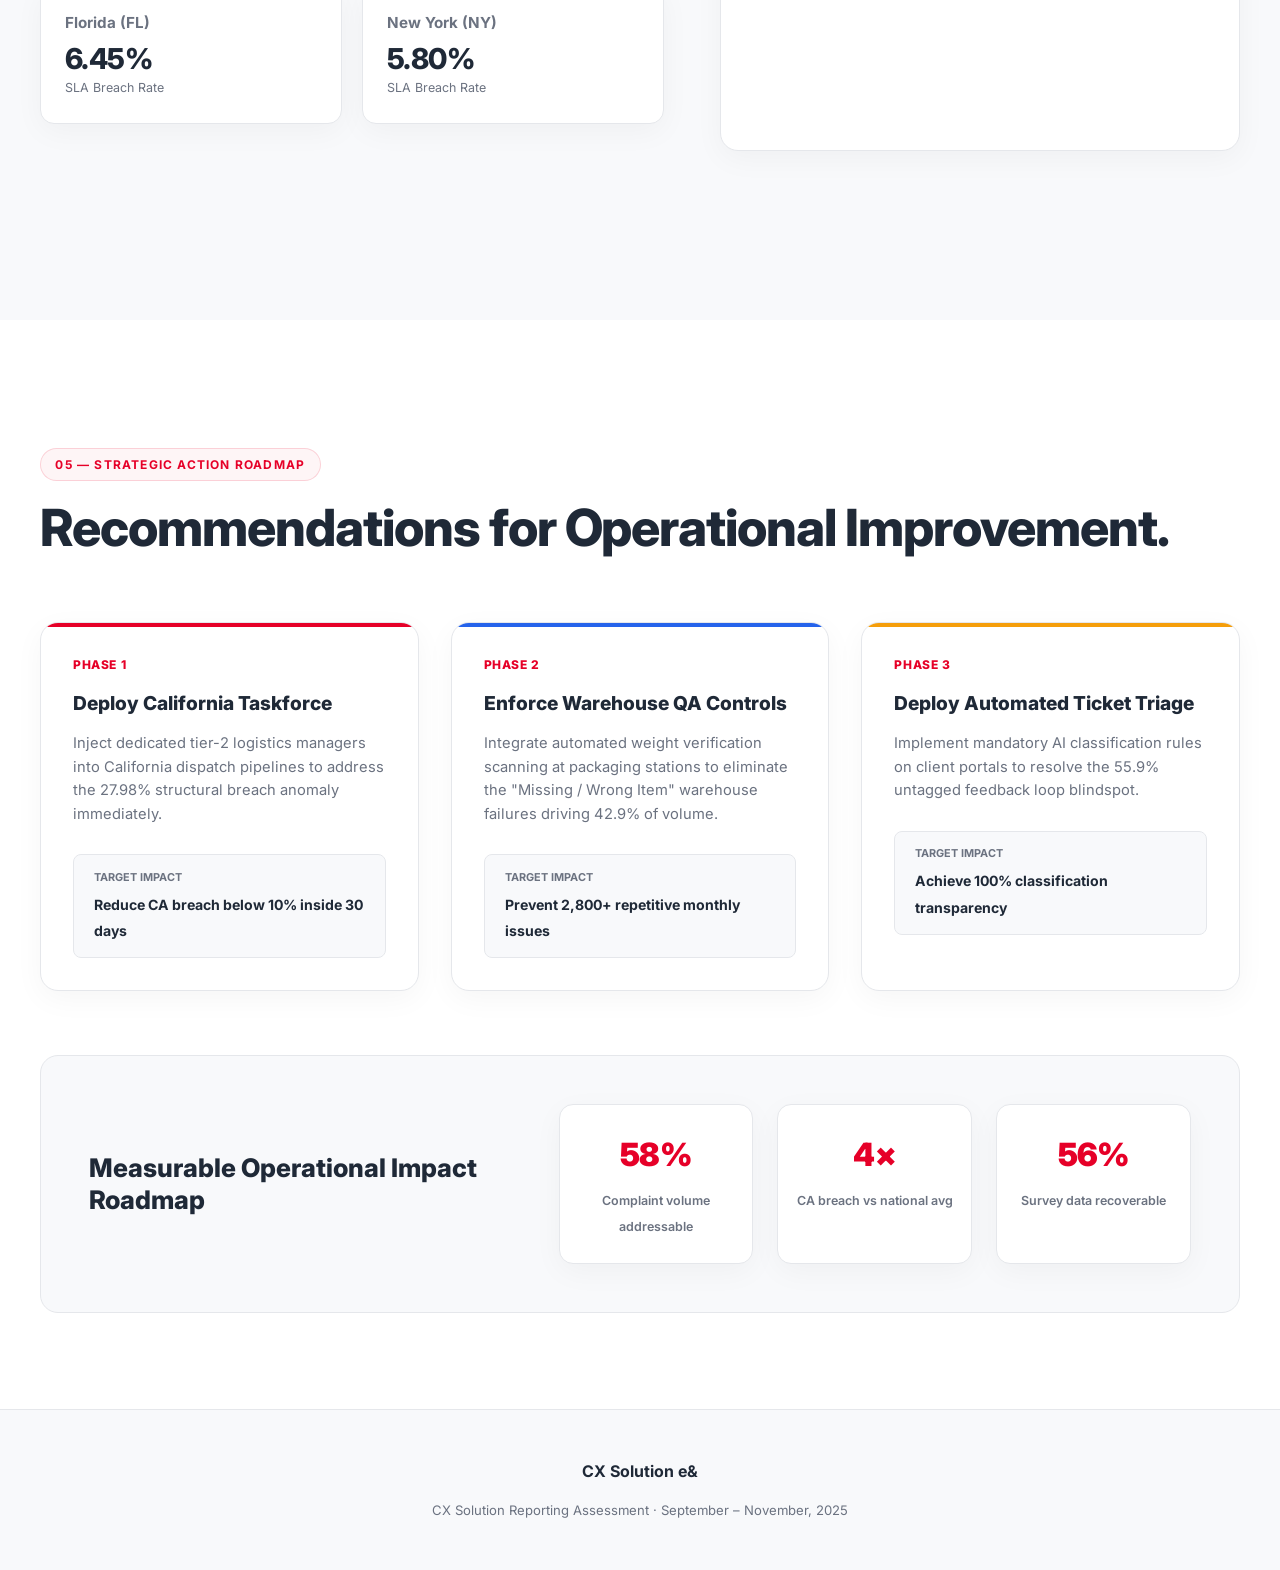
==== commit 450633f5: "Remove Dashboard links and update text content Removed 'Dashboard' links from navigation and updated" ====
--- a/index.html
+++ b/index.html
@@ -24,7 +24,6 @@
         <li><a href="#tagging"  class="nav-link" data-section="tagging">Tagging</a></li>
         <li><a href="#hotspot"  class="nav-link" data-section="hotspot">Hotspot</a></li>
         <li><a href="#actions"  class="nav-link" data-section="actions">Action Plan</a></li>
-        <li><a href="overview.html" class="nav-link">Dashboard</a></li>
       </ul>
       <button class="hamburger" id="hamburger" aria-label="Toggle menu" aria-expanded="false">
         <span></span><span></span><span></span>
@@ -41,7 +40,6 @@
       <li><a href="#tagging" class="drawer-link">Tagging & Categories</a></li>
       <li><a href="#hotspot" class="drawer-link">Hotspot Analysis</a></li>
       <li><a href="#actions" class="drawer-link">Action Plan</a></li>
-      <li><a href="overview.html" class="drawer-link">Dashboard</a></li>
     </ul>
   </div>
   <div class="drawer-overlay" id="drawerOverlay"></div>
@@ -68,8 +66,8 @@
           <span class="kpi-label">SLA Violations</span>
         </div>
         <div class="hero-kpi kpi-critical" tabindex="0">
-          <span class="kpi-num" data-count="69.49" data-suffix="%">0</span>
-          <span class="kpi-label">CSAT RATE</span>
+          <span class="kpi-num" data-count="92.7" data-suffix="%">0</span>
+          <span class="kpi-label">Are Complaints</span>
         </div>
       </div>
       <a href="#summary" class="hero-cta">Explore the Analysis ↓</a>
@@ -93,10 +91,10 @@
       <div class="summary-grid">
         <div class="summary-narrative">
           <p class="lead-text">
-            Of the 7,045 tickets logged between September and November 2025, <strong>6,530 are complaints</strong> — a 92.7% complaint ratio. That means the issue is with the system itself, not just standard, everyday support tickets.
+            Of the 7,045 tickets logged between September and November 2025, <strong>6,530 are complaints</strong> — a 92.7% complaint ratio that signals systemic upstream failures rather than isolated support issues.
           </p>
           <p>
-            Product-related issues drive <strong>58.2%</strong> of all volume: missing items (29.7%), wrong items (13.2%), and quality defects (11.8%). These are warehouse and logistics problems arriving in the support queue. Meanwhile, California operates at a breach rate <strong>4× the national average</strong>, and half of all customer survey responses are untagged, crippling root-cause analysis.
+            Product-related issues drive <strong>58.2%</strong> of all volume: missing items (29.7%), wrong items (13.2%), and quality defects (11.8%). These are warehouse and logistics problems arriving in the support queue. Meanwhile, California operates at a breach rate <strong>4× the national average</strong>, and half of all customer survey responses are untagged — crippling root-cause analysis.
           </p>
           <p>
             The October paradox crystallises the tension: agents achieved a record <strong>96% SLA rate</strong> while customer satisfaction <em>fell</em> to its lowest point at <strong>61% CSAT</strong>. Speed without quality is not service.
@@ -115,7 +113,7 @@
             <div class="callout-icon" aria-hidden="true">📊</div>
             <div>
               <strong>Data Blindspot</strong>
-              <p>2,597 of 4,641 survey responses (55.9%) are unclassified, analysis is operating with half a dataset.</p>
+              <p>2,597 of 4,641 survey responses (55.9%) are unclassified — analysis is operating with half a dataset.</p>
             </div>
           </div>
           <div class="callout callout-geo reveal-up" style="--delay: 0.2s">
@@ -165,6 +163,12 @@
             <div class="insight-badge">WORST CSAT</div>
             <strong>October</strong>
             <p>1,652 surveys · <span class="stat-alert">61% CSAT</span> — the paradox month</p>
+          </div>
+          <div class="insight-card insight-alert reveal-up" style="--delay:0.4s">
+            <div class="insight-badge">SURGE WEEKS</div>
+            <strong>Sep Wk 1 &amp; Nov 10</strong>
+            <p>19.3% and 18.3% breach rates — capacity spikes requiring investigation</p>
+          </div>
         </div>
       </div>
 
@@ -172,9 +176,9 @@
         <div class="month-card reveal-up">
           <div class="month-name">September</div>
           <div class="month-stats">
-            <div><span class="m-lbl">Total Tickets</span><span class="m-val">2,808</span></div>
-            <div><span class="m-lbl">SLA Compliance</span><span class="m-val">89.21%</span></div>
-            <div><span class="m-lbl">CSAT Score</span><span class="m-val">78.01%</span></div>
+            <div><span class="m-lbl">Total Tickets</span><span class="m-val">2,878</span></div>
+            <div><span class="m-lbl">SLA Compliance</span><span class="m-val">90.45%</span></div>
+            <div><span class="m-lbl">CSAT Score</span><span class="m-val">78.5%</span></div>
           </div>
           <div class="month-progress"><div class="month-bar" style="--w: 90.45%"></div></div>
         </div>
@@ -182,17 +186,17 @@
           <div class="month-name">October</div>
           <div class="month-stats">
             <div><span class="m-lbl">Total Tickets</span><span class="m-val">2,426</span></div>
-            <div><span class="m-lbl">SLA Compliance</span><span class="m-val">95.59%</span></div>
-            <div><span class="m-lbl">CSAT Score</span><span class="m-val">61.38%</span></div>
+            <div><span class="m-lbl">SLA Compliance</span><span class="m-val">96.00%</span></div>
+            <div><span class="m-lbl">CSAT Score</span><span class="m-val">61.0%</span></div>
           </div>
           <div class="month-progress"><div class="month-bar" style="--w: 96.00%"></div></div>
         </div>
         <div class="month-card reveal-up" style="--delay:0.2s">
           <div class="month-name">November</div>
           <div class="month-stats">
-            <div><span class="m-lbl">Total Tickets</span><span class="m-val">1,811</span></div>
-            <div><span class="m-lbl">SLA Compliance</span><span class="m-val">94.64%</span></div>
-            <div><span class="m-lbl">CSAT Score</span><span class="m-val">66.28%</span></div>
+            <div><span class="m-lbl">Total Tickets</span><span class="m-val">1,741</span></div>
+            <div><span class="m-lbl">SLA Compliance</span><span class="m-val">93.85%</span></div>
+            <div><span class="m-lbl">CSAT Score</span><span class="m-val">72.1%</span></div>
           </div>
           <div class="month-progress"><div class="month-bar" style="--w: 93.85%"></div></div>
         </div>
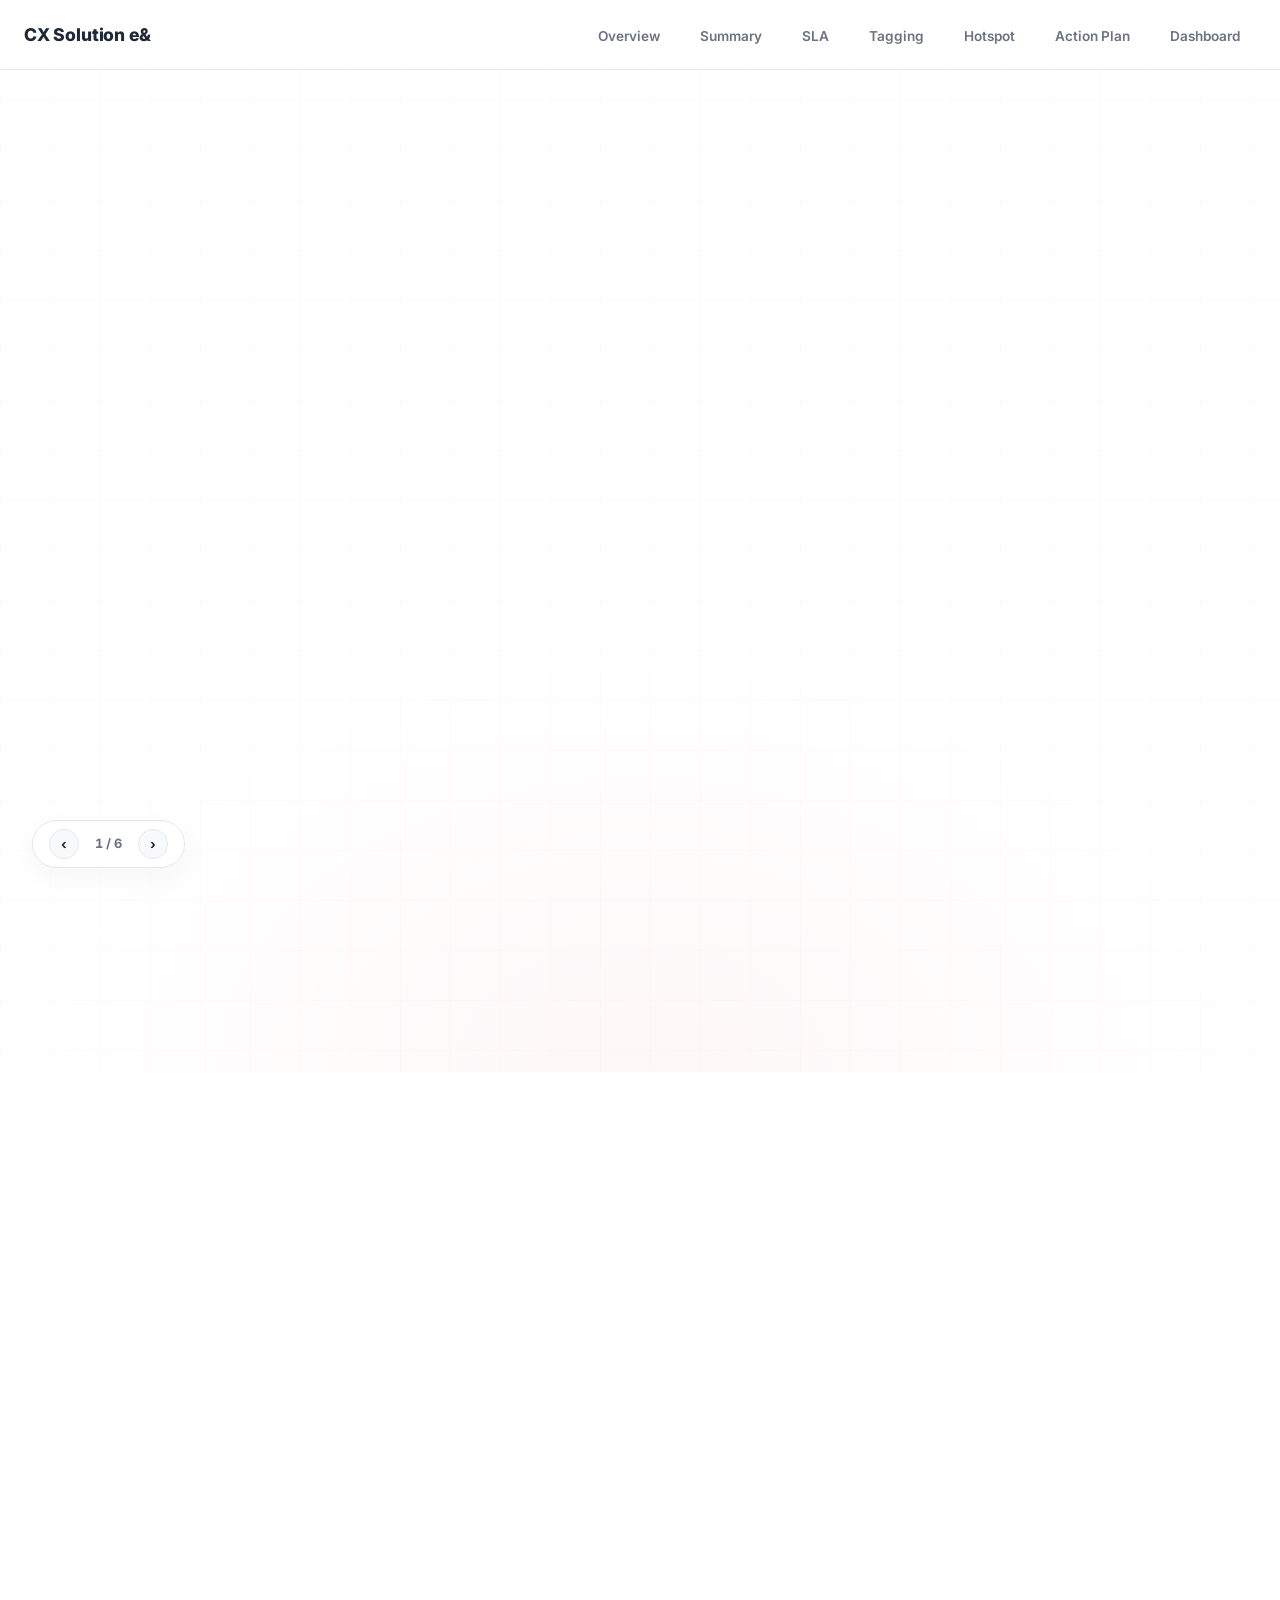
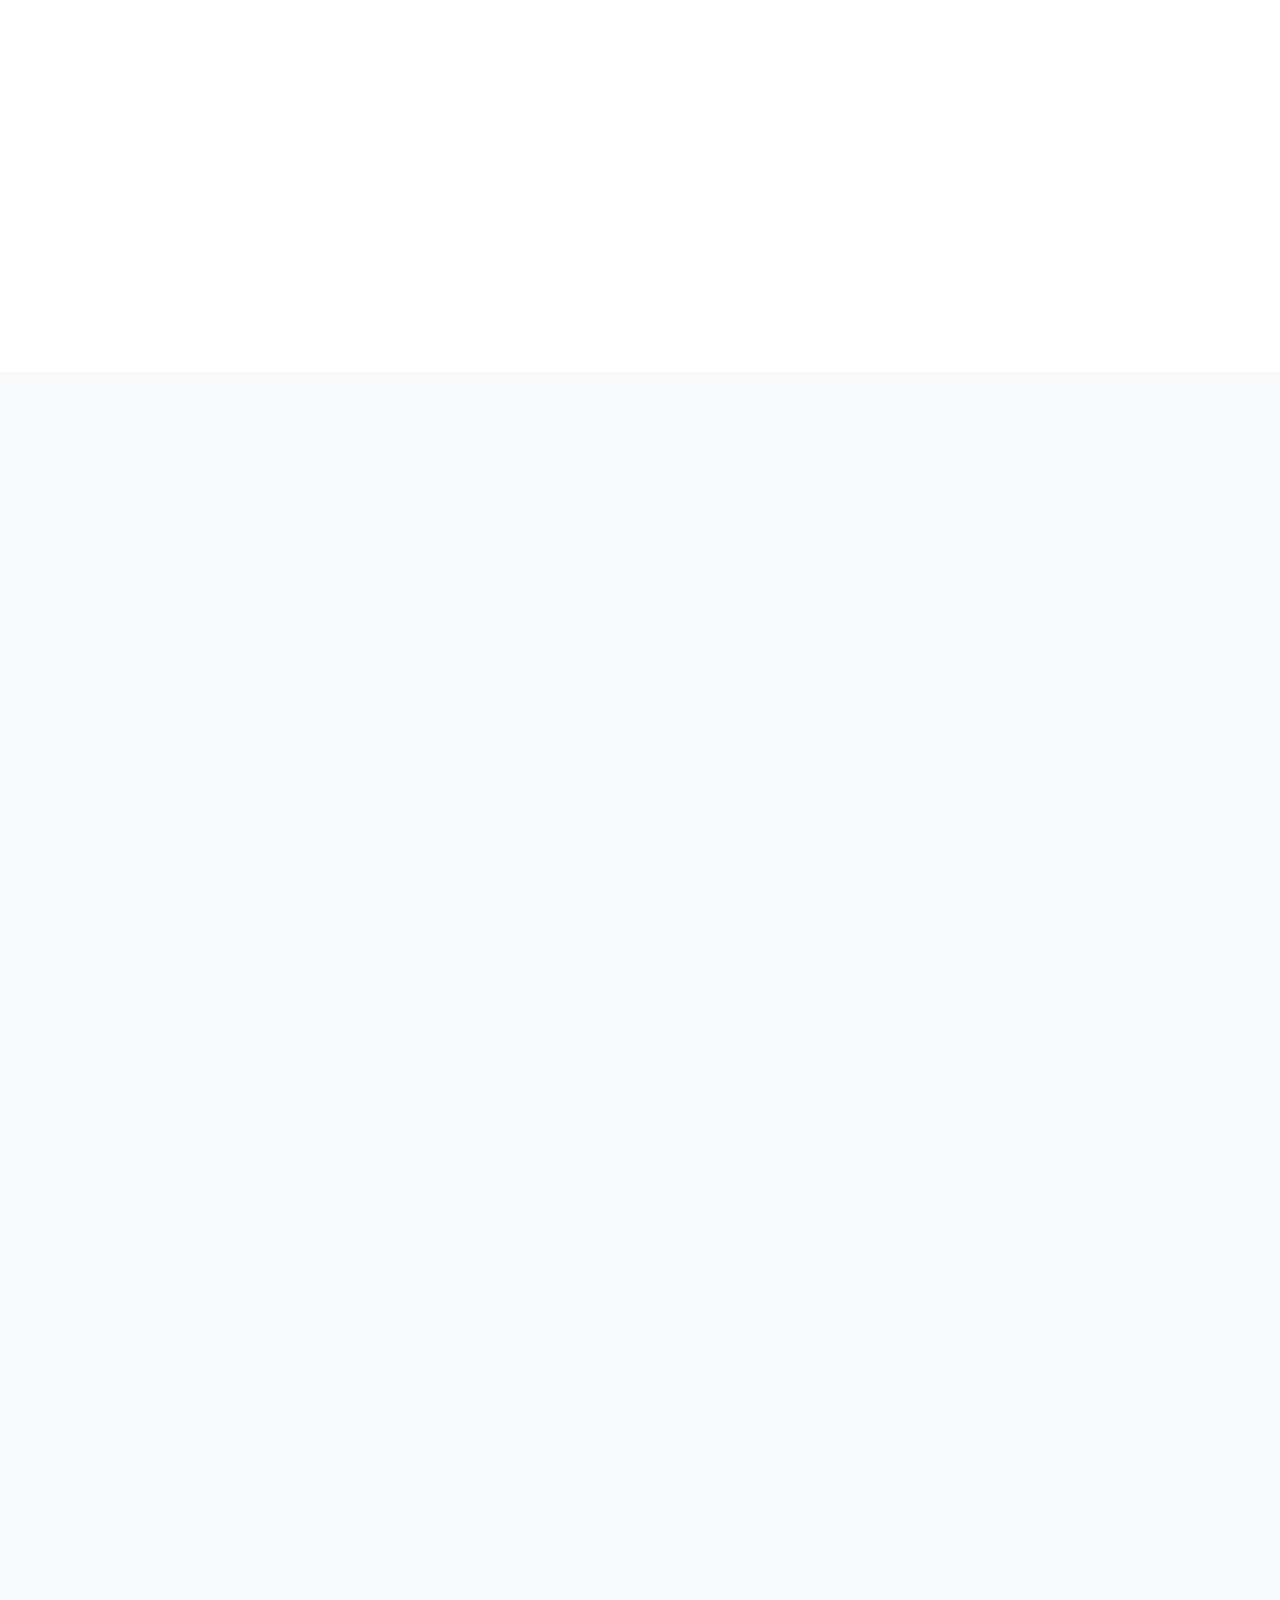
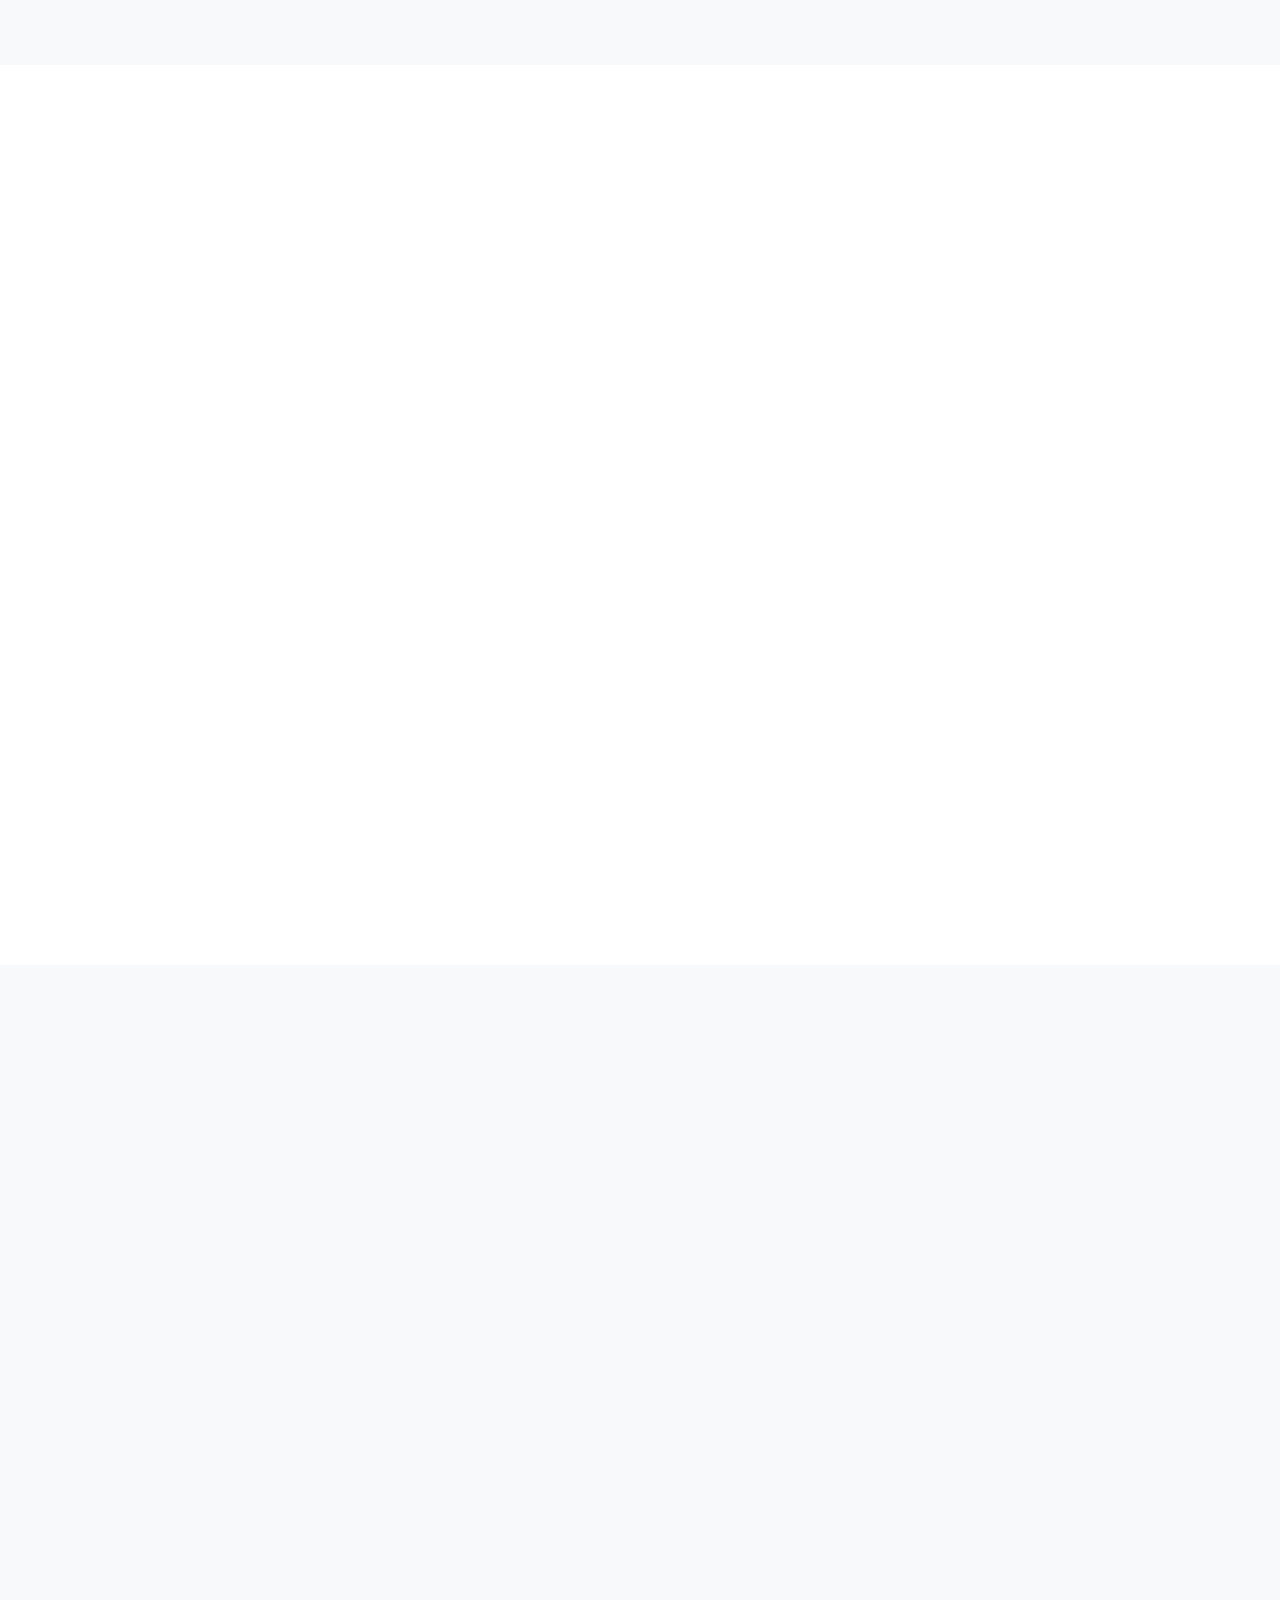
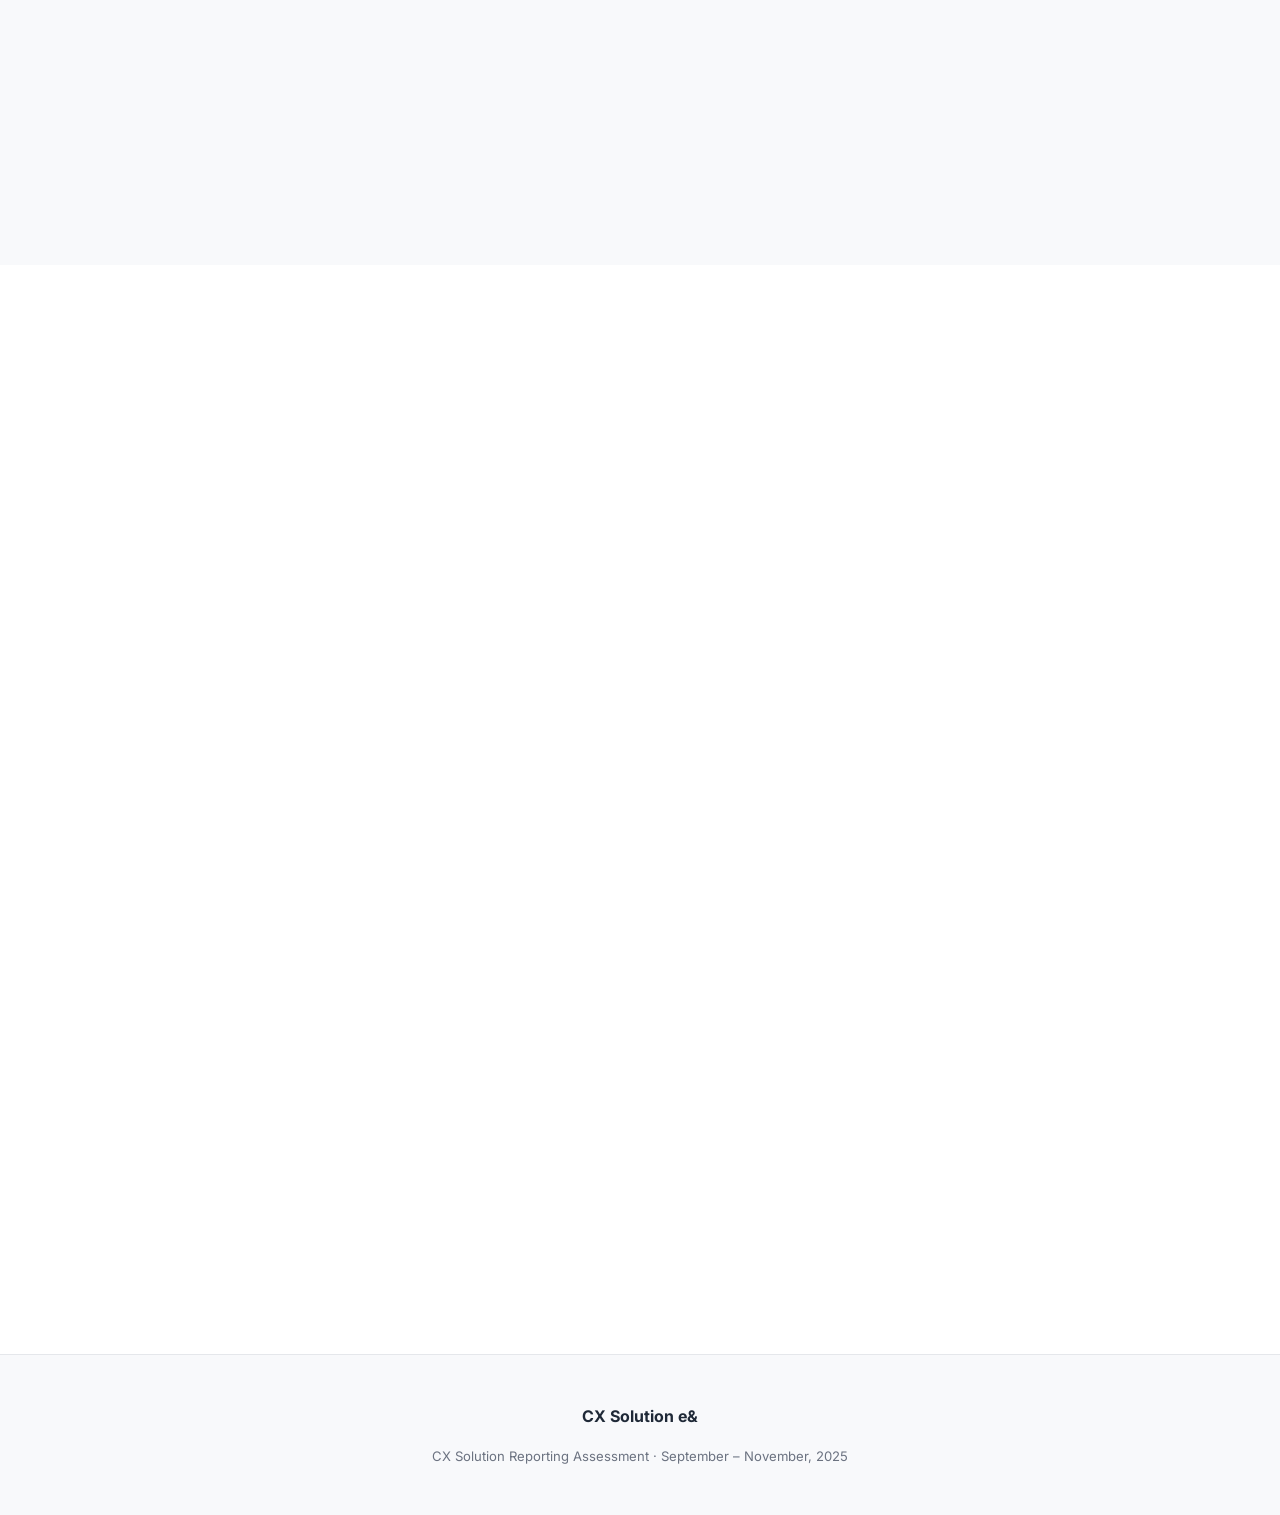
==== commit 887a3a0a: "Add Dashboard link to navigation and update content" ====
--- a/index.html
+++ b/index.html
@@ -24,6 +24,7 @@
         <li><a href="#tagging"  class="nav-link" data-section="tagging">Tagging</a></li>
         <li><a href="#hotspot"  class="nav-link" data-section="hotspot">Hotspot</a></li>
         <li><a href="#actions"  class="nav-link" data-section="actions">Action Plan</a></li>
+        <li><a href="overview.html" class="nav-link">Dashboard</a></li>
       </ul>
       <button class="hamburger" id="hamburger" aria-label="Toggle menu" aria-expanded="false">
         <span></span><span></span><span></span>
@@ -40,6 +41,7 @@
       <li><a href="#tagging" class="drawer-link">Tagging & Categories</a></li>
       <li><a href="#hotspot" class="drawer-link">Hotspot Analysis</a></li>
       <li><a href="#actions" class="drawer-link">Action Plan</a></li>
+      <li><a href="overview.html" class="drawer-link">Dashboard</a></li>
     </ul>
   </div>
   <div class="drawer-overlay" id="drawerOverlay"></div>
@@ -66,8 +68,8 @@
           <span class="kpi-label">SLA Violations</span>
         </div>
         <div class="hero-kpi kpi-critical" tabindex="0">
-          <span class="kpi-num" data-count="92.7" data-suffix="%">0</span>
-          <span class="kpi-label">Are Complaints</span>
+          <span class="kpi-num" data-count="69.49" data-suffix="%">0</span>
+          <span class="kpi-label">CSAT RATE</span>
         </div>
       </div>
       <a href="#summary" class="hero-cta">Explore the Analysis ↓</a>
@@ -91,10 +93,10 @@
       <div class="summary-grid">
         <div class="summary-narrative">
           <p class="lead-text">
-            Of the 7,045 tickets logged between September and November 2025, <strong>6,530 are complaints</strong> — a 92.7% complaint ratio that signals systemic upstream failures rather than isolated support issues.
+            Of the 7,045 tickets logged between September and November 2025, <strong>6,530 are complaints</strong> — a 92.7% complaint ratio. That means the issue is with the system itself, not just standard, everyday support tickets.
           </p>
           <p>
-            Product-related issues drive <strong>58.2%</strong> of all volume: missing items (29.7%), wrong items (13.2%), and quality defects (11.8%). These are warehouse and logistics problems arriving in the support queue. Meanwhile, California operates at a breach rate <strong>4× the national average</strong>, and half of all customer survey responses are untagged — crippling root-cause analysis.
+            Product-related issues drive <strong>58.2%</strong> of all volume: missing items (29.7%), wrong items (13.2%), and quality defects (11.8%). These are warehouse and logistics problems arriving in the support queue. Meanwhile, California operates at a breach rate <strong>4× the national average</strong>, and half of all customer survey responses are untagged, crippling root-cause analysis.
           </p>
           <p>
             The October paradox crystallises the tension: agents achieved a record <strong>96% SLA rate</strong> while customer satisfaction <em>fell</em> to its lowest point at <strong>61% CSAT</strong>. Speed without quality is not service.
@@ -113,7 +115,7 @@
             <div class="callout-icon" aria-hidden="true">📊</div>
             <div>
               <strong>Data Blindspot</strong>
-              <p>2,597 of 4,641 survey responses (55.9%) are unclassified — analysis is operating with half a dataset.</p>
+              <p>2,597 of 4,641 survey responses (55.9%) are unclassified, analysis is operating with half a dataset.</p>
             </div>
           </div>
           <div class="callout callout-geo reveal-up" style="--delay: 0.2s">
@@ -163,12 +165,6 @@
             <div class="insight-badge">WORST CSAT</div>
             <strong>October</strong>
             <p>1,652 surveys · <span class="stat-alert">61% CSAT</span> — the paradox month</p>
-          </div>
-          <div class="insight-card insight-alert reveal-up" style="--delay:0.4s">
-            <div class="insight-badge">SURGE WEEKS</div>
-            <strong>Sep Wk 1 &amp; Nov 10</strong>
-            <p>19.3% and 18.3% breach rates — capacity spikes requiring investigation</p>
-          </div>
         </div>
       </div>
 
@@ -176,9 +172,9 @@
         <div class="month-card reveal-up">
           <div class="month-name">September</div>
           <div class="month-stats">
-            <div><span class="m-lbl">Total Tickets</span><span class="m-val">2,878</span></div>
-            <div><span class="m-lbl">SLA Compliance</span><span class="m-val">90.45%</span></div>
-            <div><span class="m-lbl">CSAT Score</span><span class="m-val">78.5%</span></div>
+            <div><span class="m-lbl">Total Tickets</span><span class="m-val">2,808</span></div>
+            <div><span class="m-lbl">SLA Compliance</span><span class="m-val">89.21%</span></div>
+            <div><span class="m-lbl">CSAT Score</span><span class="m-val">78.01%</span></div>
           </div>
           <div class="month-progress"><div class="month-bar" style="--w: 90.45%"></div></div>
         </div>
@@ -186,17 +182,17 @@
           <div class="month-name">October</div>
           <div class="month-stats">
             <div><span class="m-lbl">Total Tickets</span><span class="m-val">2,426</span></div>
-            <div><span class="m-lbl">SLA Compliance</span><span class="m-val">96.00%</span></div>
-            <div><span class="m-lbl">CSAT Score</span><span class="m-val">61.0%</span></div>
+            <div><span class="m-lbl">SLA Compliance</span><span class="m-val">95.59%</span></div>
+            <div><span class="m-lbl">CSAT Score</span><span class="m-val">61.38%</span></div>
           </div>
           <div class="month-progress"><div class="month-bar" style="--w: 96.00%"></div></div>
         </div>
         <div class="month-card reveal-up" style="--delay:0.2s">
           <div class="month-name">November</div>
           <div class="month-stats">
-            <div><span class="m-lbl">Total Tickets</span><span class="m-val">1,741</span></div>
-            <div><span class="m-lbl">SLA Compliance</span><span class="m-val">93.85%</span></div>
-            <div><span class="m-lbl">CSAT Score</span><span class="m-val">72.1%</span></div>
+            <div><span class="m-lbl">Total Tickets</span><span class="m-val">1,811</span></div>
+            <div><span class="m-lbl">SLA Compliance</span><span class="m-val">94.64%</span></div>
+            <div><span class="m-lbl">CSAT Score</span><span class="m-val">66.28%</span></div>
           </div>
           <div class="month-progress"><div class="month-bar" style="--w: 93.85%"></div></div>
         </div>
